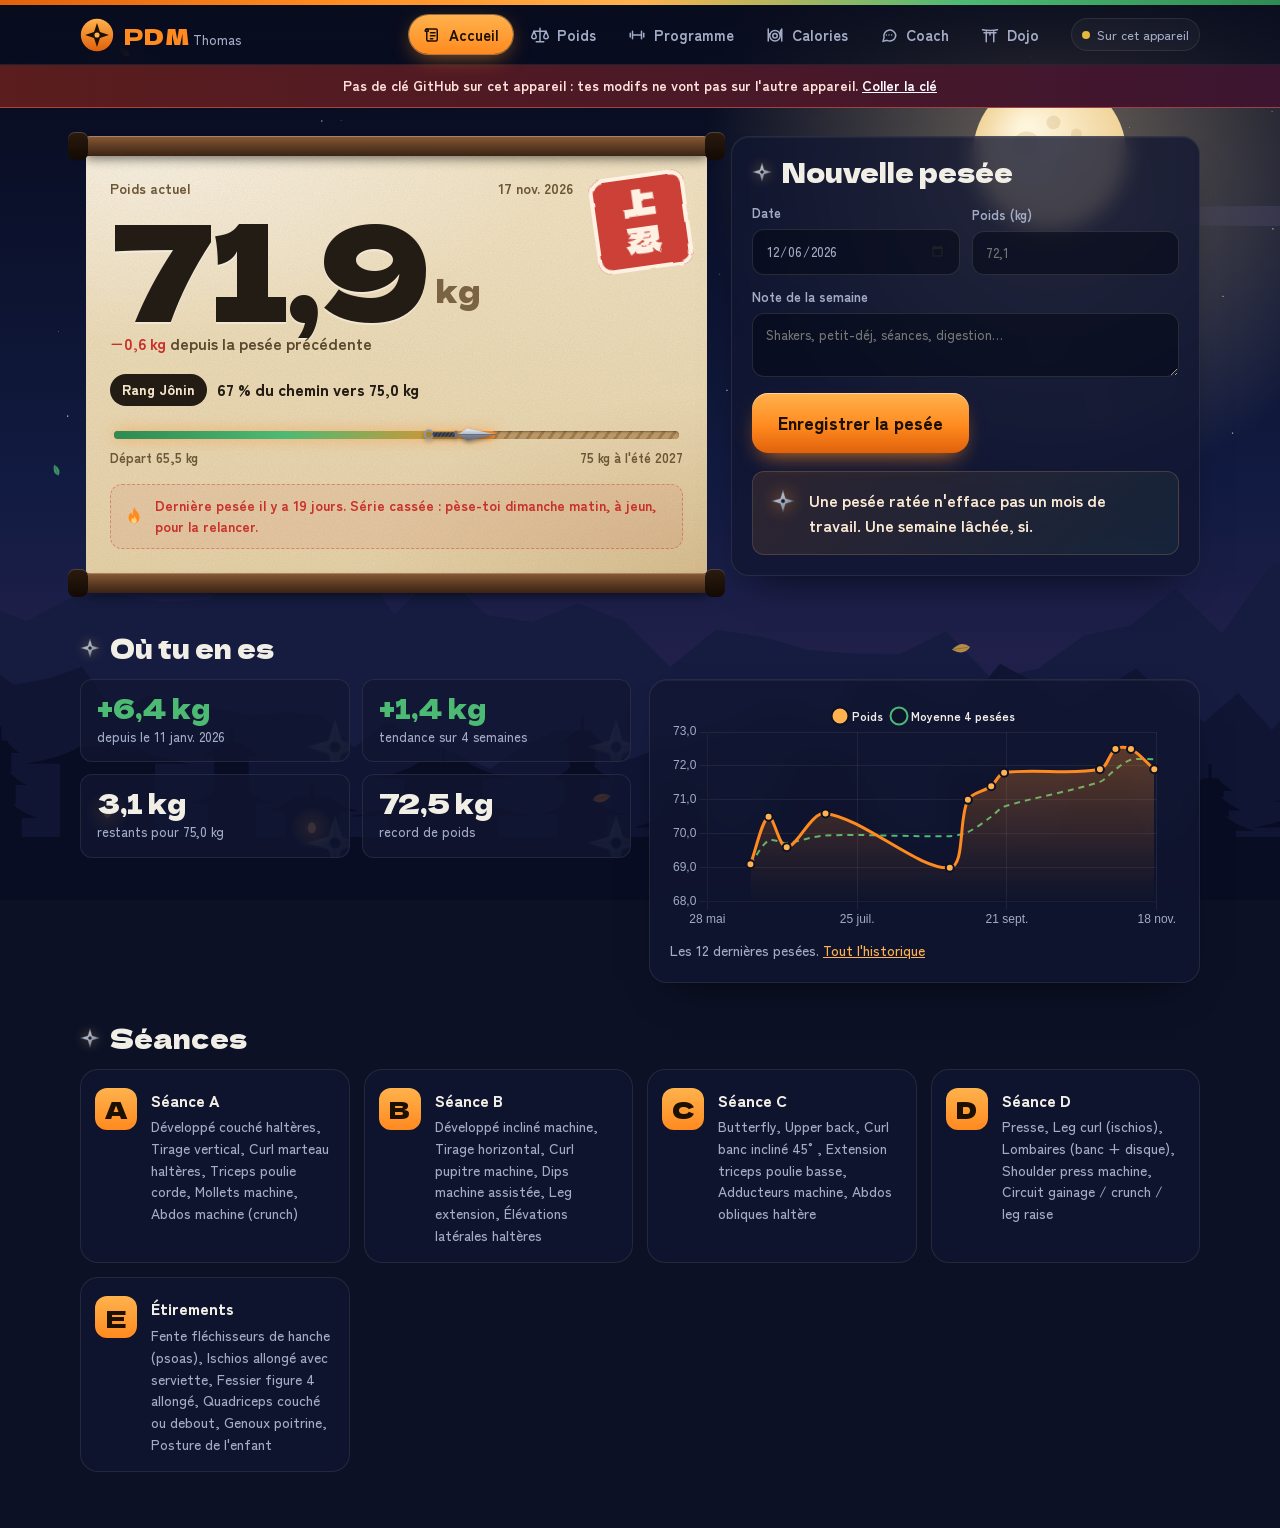
==== index.html @ b45cbdcf "Fiche produit façon Yuka : feuille plein écran, note /100, onglets Santé/Environnement, jauges, addi" ====
<!doctype html>
<html lang="fr">
<head>
<meta charset="utf-8">
<meta name="viewport" content="width=device-width,initial-scale=1,viewport-fit=cover">
<title>PDM Thomas</title>
<meta name="theme-color" content="#0C1126">
<meta name="apple-mobile-web-app-capable" content="yes">
<meta name="apple-mobile-web-app-title" content="PDM">
<meta name="apple-mobile-web-app-status-bar-style" content="black-translucent">
<link rel="icon" href="assets/icon.svg" type="image/svg+xml">
<link rel="apple-touch-icon" href="assets/icon-180.png">
<link rel="manifest" href="manifest.json">
<link rel="preload" href="assets/fonts/dela-gothic-one-latin-400-normal.woff2" as="font" type="font/woff2" crossorigin>
<link rel="preload" href="assets/fonts/zen-kaku-gothic-new-latin-700-normal.woff2" as="font" type="font/woff2" crossorigin>
<link rel="stylesheet" href="assets/style.css?v=23">
</head>
<body>
<main>
  <div class="grid grid-hero">
    <section class="scroll-wrap scroll-anim" aria-labelledby="h-now">
      <div class="rod top" aria-hidden="true"></div>
      <div class="paper">
        <div class="paper-head"><span id="h-now">Poids actuel</span><span id="kg-when"></span></div>
        <div class="seal stamp" id="seal" aria-hidden="true"></div>
        <div class="big"><span class="n" id="kg-now">—</span><span class="u">kg</span></div>
        <div class="delta-line" id="kg-delta"></div>
        <div class="rank-line"><span class="rank-pill" id="rank"></span><span id="rank-txt"></span></div>
        <div class="rope" role="progressbar" aria-label="Progression vers l'objectif" aria-valuemin="0" aria-valuemax="100" id="gauge">
          <div class="rope-track"></div><div class="rope-fill"></div><span class="rope-kunai"></span>
        </div>
        <div class="rope-ends"><span id="g-start"></span><span id="g-goal"></span></div>
        <div class="streak" id="streak"></div>
      </div>
      <div class="rod bottom" aria-hidden="true"></div>
    </section>

    <section class="panel reveal" aria-labelledby="h-add" style="animation-delay:.25s">
      <h2 id="h-add">Nouvelle pesée</h2>
      <form id="quick" class="grid" style="gap:12px">
        <div class="form-row">
          <label class="f">Date<input type="date" name="date" required></label>
          <label class="f">Poids (kg)<input name="kg" inputmode="decimal" placeholder="72,1" required></label>
        </div>
        <label class="f">Note de la semaine<textarea name="note" rows="2" placeholder="Shakers, petit-déj, séances, digestion…"></textarea></label>
        <div><button class="btn big" type="submit">Enregistrer la pesée</button></div>
      </form>
      <div class="quote" id="quote"></div>
    </section>
  </div>

  <section class="section" aria-labelledby="h-stats">
    <h2 id="h-stats">Où tu en es</h2>
    <div class="grid grid-2">
      <div class="stats" id="stats"></div>
      <div class="panel"><div class="chart-wrap" style="height:230px"><canvas id="mini"></canvas></div>
        <p class="muted" style="margin:10px 0 0;font-size:14px">Les 12 dernières pesées. <a href="poids.html">Tout l'historique</a></p></div>
    </div>
  </section>

  <section class="section" aria-labelledby="h-sess">
    <h2 id="h-sess">Séances</h2>
    <div class="sess-grid" id="sessions"></div>
  </section>
</main>

<script src="assets/chart.umd.min.js"></script>
<script src="assets/app.js?v=23"></script>
<script src="assets/fx.js?v=23"></script>
<script src="assets/charts.js?v=23"></script>
<script>
(async function(){
  const P = window.PDM, { $, esc, fmtKg, fmtDelta, fmtDate, todayISO, num, daysBetween } = P;
  const QUOTES = [
    "La constance bat l'intensité. Une semaine propre vaut plus qu'un dimanche héroïque.",
    "Le plateau, c'est la balance qui te demande une assiette de plus.",
    "Shaker, petit-déj, séance. Trois cases, tous les jours.",
    "Une pesée ratée n'efface pas un mois de travail. Une semaine lâchée, si.",
    "Le talent se fabrique à la salle et à table, pas dans les excuses.",
    "Mille répétitions propres valent mieux qu'une seule bâclée.",
    "Tu n'as pas besoin de motivation. Tu as besoin d'une routine que tu respectes quand elle manque."
  ];
  const FLAME = '<svg viewBox="0 0 24 24" aria-hidden="true"><path d="M12 2c1 4 6 6 6 12a6 6 0 0 1-12 0c0-3 2-5 3-6 0 2 1 3 2 3-1-4 1-7 1-9Z" fill="#FF8A1F"/><path d="M12 12c1 2 3 3 3 5a3 3 0 0 1-6 0c0-1.5 1-2.5 1.5-3 .2 1 .8 1.5 1.5 1.5-.5-1.5 0-2.5 0-3.5Z" fill="#FFD27A"/></svg>';
  let mini, first = true;

  function streakCount(asc){
    if(!asc.length || daysBetween(asc[asc.length-1].date, todayISO()) > 9) return 0;
    let n = 1;
    for(let i = asc.length-1; i > 0; i--){ if(daysBetween(asc[i-1].date, asc[i].date) <= 9) n++; else break; }
    return n;
  }

  function render(){
    const D = P.data, asc = P.weightsAsc(), last = asc[asc.length-1], firstW = asc[0], prev = asc[asc.length-2];
    const goal = D.profile.goalKg;
    const el = $("#kg-now");
    if(last){ first && window.FX ? FX.countUp(el, last.kg, fmtKg) : (el.textContent = fmtKg(last.kg)); } else el.textContent = "—";
    $("#kg-when").textContent = last ? fmtDate(last.date) : "Aucune pesée";
    const d = last && prev ? last.kg - prev.kg : null;
    $("#kg-delta").innerHTML = d == null ? "" : `<span class="${d>0?"up":d<0?"down":""}">${fmtDelta(d)} kg</span> depuis la pesée précédente`;

    const pct = last && firstW ? Math.max(0, Math.min(100, (last.kg - firstW.kg) / (goal - firstW.kg) * 100)) : 0;
    const R = pct >= 100 ? ["上忍","Objectif atteint"] : pct >= 67 ? ["上忍","Rang Jônin"] : pct >= 34 ? ["中忍","Rang Chûnin"] : ["下忍","Rang Genin"];
    $("#seal").textContent = R[0];
    $("#rank").textContent = R[1];
    $("#rank-txt").textContent = `${Math.round(pct)} % du chemin vers ${fmtKg(goal)} kg`;
    const g = $("#gauge"); g.setAttribute("aria-valuenow", Math.round(pct));
    requestAnimationFrame(() => requestAnimationFrame(() => {
      g.querySelector(".rope-fill").style.width = pct + "%";
      g.querySelector(".rope-kunai").style.left = Math.max(pct, 14) + "%";
    }));
    $("#g-start").textContent = firstW ? `Départ ${fmtKg(firstW.kg)} kg` : "";
    $("#g-goal").textContent = D.profile.goalLabel || `Objectif ${fmtKg(goal)} kg`;

    const st = streakCount(asc), gap = last ? daysBetween(last.date, todayISO()) : null;
    const sEl = $("#streak");
    sEl.className = "streak" + (st ? "" : " off");
    sEl.innerHTML = st
      ? `${FLAME}<span>Série de ${st} pesée${st>1?"s":""} sans semaine sautée${gap > 6 ? ". Prochaine pesée attendue, ne casse pas la série" : ""}.</span>`
      : `${FLAME}<span>${gap != null ? `Dernière pesée il y a ${gap} jours. ` : ""}Série cassée : pèse-toi dimanche matin, à jeun, pour la relancer.</span>`;

    const n = asc.length, avg = a => a.reduce((s,w)=>s+w.kg,0)/a.length;
    const a4 = n >= 4 ? avg(asc.slice(-4)) : null, p4 = n >= 8 ? avg(asc.slice(-8,-4)) : null;
    const trend = a4 != null && p4 != null ? a4 - p4 : null;
    const cls = v => v == null ? "flat" : v > 0.05 ? "up" : v < -0.05 ? "down" : "flat";
    const total = last && firstW ? last.kg - firstW.kg : null;
    const maxKg = n ? Math.max(...asc.map(w => w.kg)) : null;
    $("#stats").innerHTML = [
      [`<b class="${cls(total)}">${fmtDelta(total)} kg</b>`, `depuis le ${fmtDate(firstW?.date)}`],
      [`<b class="${cls(trend)}">${fmtDelta(trend)} kg</b>`, "tendance sur 4 semaines"],
      [`<b>${last ? fmtKg(Math.max(0, goal - last.kg)) : "—"} kg</b>`, `restants pour ${fmtKg(goal)} kg`],
      [`<b>${fmtKg(maxKg)} kg</b>`, "record de poids"]
    ].map(([v,l]) => `<div class="stat">${v}<small>${esc(l)}</small></div>`).join("");

    if(mini) mini.destroy();
    mini = window.weightChart($("#mini"), asc.slice(-12), { goal: null });

    const prog = D.programs.find(p => p.current) || D.programs[0];
    $("#sessions").innerHTML = prog.sessions.map(s => `<a class="sess" href="programme.html#${encodeURIComponent(s.key)}">
        <span class="letter">${esc(s.key.length <= 2 ? s.key : s.key[0])}</span><b>${esc(s.name)}</b>
        <span>${s.exercises.map(e => esc(e.name)).join(", ")}</span></a>`).join("");
    first = false;
  }

  $("#quote").textContent = QUOTES[Math.floor(Date.now()/864e5) % QUOTES.length];
  const f = $("#quick"); f.date.value = todayISO();
  f.onsubmit = e => {
    e.preventDefault();
    const kg = num(f.kg.value); if(kg == null || kg < 30 || kg > 200){ P.toast("Poids invalide"); f.kg.focus(); return; }
    const ex = P.data.weights.find(w => w.date === f.date.value);
    if(ex && !confirm(`Une pesée existe déjà le ${fmtDate(ex.date)} (${fmtKg(ex.kg)} kg). La remplacer ?`)) return;
    const prevMax = Math.max(...P.data.weights.filter(w => w !== ex).map(w => w.kg));
    if(ex){ ex.kg = kg; ex.note = f.note.value.trim(); }
    else P.data.weights.push({ id: P.uid("w"), date: f.date.value, kg, note: f.note.value.trim() });
    P.save();
    f.kg.value = ""; f.note.value = ""; render();
    if(window.FX){ FX.stamp(kg > prevMax ? "Nouveau record" : "Pesée validée"); FX.burstFrom($("#kg-now"), kg > prevMax ? 60 : 30); }
  };

  await P.load(); render();
})();
</script>
</body>
</html>
---- assets/style.css ----
@import url("fonts/fonts.css");

/* =========================================================
   PDM — Dojo de nuit
   Palette : nuit indigo, flamme orange, feuille verte,
   papier washi, vermillon des sceaux.
   ========================================================= */
:root{
  --night:#0C1126;
  --night-2:#141B38;
  --night-3:#1F2850;
  --glass:rgba(17,23,49,.78);
  --glass-line:rgba(255,236,200,.09);
  --flame:#FF8A1F;
  --flame-hi:#FFB24D;
  --flame-lo:#E0610B;
  --leaf:#4DBA74;
  --leaf-lo:#2E8A52;
  --washi:#F3E6C9;
  --washi-2:#E7D4AC;
  --ink:#231C14;
  --seal:#C9302A;
  --text:#F1EEE6;
  --muted:#A3ABC6;
  --loss:#FF6B5E;
  --wood:#5B3A22;
  --wood-hi:#8A5A35;
  --r-xl:26px;
  --r-lg:18px;
  --r-md:12px;
  --display:"Dela Gothic One", "Hiragino Sans", "Yu Gothic", system-ui, sans-serif;
  --body:"Zen Kaku Gothic New", system-ui, -apple-system, sans-serif;
  color-scheme:dark;
}
*{box-sizing:border-box}
html{-webkit-text-size-adjust:100%;-webkit-tap-highlight-color:transparent}
body{
  margin:0;min-height:100vh;color:var(--text);background:var(--night);
  font-family:var(--body);font-size:16px;line-height:1.55;font-weight:500;
}
a{color:var(--flame-hi)}
button,input,select,textarea{font:inherit;color:inherit}
:focus-visible{outline:3px solid var(--flame-hi);outline-offset:2px;border-radius:8px}
::selection{background:var(--flame);color:#1b0f00}

/* ---------- Décor de nuit (canvas) ---------- */
#scene{position:fixed;inset:0;width:100%;height:100%;z-index:-2;display:block}
.scene-fallback{position:fixed;inset:0;z-index:-3;
  background:radial-gradient(60vmax 40vmax at 78% 8%,rgba(255,214,150,.18),transparent 60%),
             linear-gradient(180deg,#070B1C 0%,#111A3D 55%,#24204A 100%)}
#fx{position:fixed;inset:0;width:100%;height:100%;z-index:60;pointer-events:none}

/* ---------- En-tête ---------- */
.topbar{position:sticky;top:0;z-index:40;
  background:linear-gradient(180deg,rgba(9,13,30,.92),rgba(9,13,30,.72));
  backdrop-filter:blur(14px) saturate(140%);-webkit-backdrop-filter:blur(14px) saturate(140%);
  border-bottom:1px solid var(--glass-line)}
.tape{height:5px;background:linear-gradient(90deg,var(--flame-lo),var(--flame),var(--flame-hi),var(--leaf),var(--leaf-lo))}
.topbar-in{max-width:1160px;margin:0 auto;padding:10px 20px;display:flex;align-items:center;gap:18px}
.brand{display:flex;align-items:center;gap:10px;text-decoration:none;color:var(--text)}
.brand-mark{width:34px;height:34px;flex:none}
.brand b{font-family:var(--display);font-weight:400;font-size:22px;letter-spacing:.02em;color:var(--flame)}
.brand small{font-size:13px;color:var(--muted);font-weight:500}
.nav{display:flex;gap:4px;margin-left:auto}
.nav a{display:flex;align-items:center;gap:8px;text-decoration:none;color:var(--muted);
  padding:8px 14px;border-radius:999px;font-weight:700;font-size:15px;transition:color .2s,background .2s}
.nav a svg{width:18px;height:18px;flex:none}
.nav a:hover{color:var(--text);background:rgba(255,255,255,.05)}
.nav a[aria-current="page"]{color:#1d1000;background:linear-gradient(180deg,var(--flame-hi),var(--flame));
  box-shadow:0 0 0 1px rgba(255,190,110,.5),0 6px 22px -6px rgba(255,138,31,.7)}
.sync{display:flex;align-items:center;gap:7px;font-size:12.5px;color:var(--muted);text-decoration:none;white-space:nowrap;
  padding:6px 10px;border-radius:999px;border:1px solid var(--glass-line);background:rgba(255,255,255,.03)}
.sync i{width:8px;height:8px;border-radius:50%;background:var(--muted);display:inline-block;flex:none}
.sync[data-s="ok"] i{background:var(--leaf);box-shadow:0 0 10px var(--leaf)}
.sync[data-s="busy"] i{width:12px;height:12px;border-radius:0;background:url(shuriken.svg) center/contain no-repeat;animation:spin .7s linear infinite}
.sync[data-s="err"] i{background:var(--loss);box-shadow:0 0 10px var(--loss)}
.sync[data-s="local"] i{background:#E2B93B}

@media (max-width:760px){
  .topbar{backdrop-filter:none;-webkit-backdrop-filter:none;background:rgba(9,13,30,.95)}
  .topbar-in{padding:10px 16px}
  .brand-mark{width:30px;height:30px}
  .nav{position:fixed;left:10px;right:10px;bottom:calc(10px + env(safe-area-inset-bottom));margin:0;z-index:50;
    background:rgba(12,17,38,.94);backdrop-filter:blur(16px);-webkit-backdrop-filter:blur(16px);
    border:1px solid var(--glass-line);border-radius:22px;padding:6px;justify-content:space-between;gap:2px;
    box-shadow:0 18px 40px -10px rgba(0,0,0,.7)}
  .nav a{flex:1;flex-direction:column;gap:2px;padding:7px 2px;font-size:11px;border-radius:16px}
  .nav a svg{width:22px;height:22px}
  .sync{margin-left:auto}
  body{padding-bottom:96px}
}

.key-banner{background:linear-gradient(90deg,#5b1d1d,#3d1530);color:#FFE0DA;border-bottom:1px solid rgba(255,107,94,.5);
  padding:10px 16px;text-align:center;font-weight:700;font-size:14px}
.key-banner a{color:#fff}

/* ---------- Mise en page ---------- */
main{max-width:1160px;margin:0 auto;padding:28px 20px 56px}
@media (max-width:600px){main{padding:20px 16px 40px}}
h1,h2,h3{margin:0;line-height:1.15;font-weight:400}
h1{font-family:var(--display);font-size:clamp(32px,6.5vw,52px);letter-spacing:.01em;
  background:linear-gradient(180deg,#fff 30%,#FFD9A8 100%);-webkit-background-clip:text;background-clip:text;color:transparent}
h2{font-family:var(--display);font-size:clamp(21px,3.6vw,26px);margin-bottom:16px;display:flex;align-items:center;gap:10px}
h2::before{content:"";width:20px;height:20px;flex:none;background:url(shuriken.svg) center/contain no-repeat;
  filter:drop-shadow(0 0 6px rgba(255,180,90,.35))}
h3{font-size:18px;font-weight:900}
.page-head{display:flex;align-items:flex-end;justify-content:space-between;gap:16px;margin-bottom:22px;flex-wrap:wrap}
.page-head .kanji-tag{font-family:var(--display);font-size:56px;line-height:1;color:rgba(255,190,110,.14);user-select:none;writing-mode:vertical-rl}
@media (max-width:600px){.page-head{position:relative}.page-head .kanji-tag{position:absolute;right:0;top:0;font-size:44px}.page-head > div{padding-right:54px}}
.lede{color:var(--muted);margin:8px 0 0;max-width:62ch}
.muted{color:var(--muted)}
.section{margin-top:40px}
.grid{display:grid;gap:18px}
@media (min-width:880px){
  .grid-2{grid-template-columns:1fr 1fr}
  .grid-3{grid-template-columns:repeat(3,1fr)}
  .grid-hero{grid-template-columns:1.35fr 1fr;align-items:start}
}

/* ---------- Panneaux laqués ---------- */
.panel{position:relative;background:var(--glass);border:1px solid var(--glass-line);border-radius:var(--r-lg);padding:20px;
  backdrop-filter:blur(10px);-webkit-backdrop-filter:blur(10px);
  box-shadow:inset 0 1px 0 rgba(255,255,255,.05),0 20px 40px -24px rgba(0,0,0,.8)}
.panel.tight{padding:16px}

/* ---------- Parchemin (élément signature) ---------- */
.scroll-wrap{position:relative;padding:0 6px}
.rod{position:relative;height:20px;margin:0 -6px;border-radius:10px;z-index:2;
  background:linear-gradient(180deg,var(--wood-hi),var(--wood) 55%,#3b2414);
  box-shadow:0 6px 12px -4px rgba(0,0,0,.6),inset 0 1px 0 rgba(255,255,255,.25)}
.rod::before,.rod::after{content:"";position:absolute;top:-4px;width:20px;height:28px;border-radius:7px;
  background:linear-gradient(180deg,#2b1a0e,#120a04);box-shadow:inset 0 1px 0 rgba(255,255,255,.18)}
.rod::before{left:-12px}.rod::after{right:-12px}
.paper{position:relative;color:var(--ink);padding:22px 24px 24px;overflow:hidden;
  background:
    radial-gradient(120% 80% at 10% 0%,rgba(255,255,255,.55),transparent 55%),
    radial-gradient(90% 70% at 100% 100%,rgba(176,135,74,.25),transparent 60%),
    linear-gradient(180deg,var(--washi),var(--washi-2));
  transform-origin:top center}
.paper::before{content:"";position:absolute;inset:0;pointer-events:none;opacity:.35;mix-blend-mode:multiply;
  background-image:url("data:image/svg+xml;utf8,<svg xmlns='http://www.w3.org/2000/svg' width='160' height='160'><filter id='n'><feTurbulence type='fractalNoise' baseFrequency='.9' numOctaves='2' stitchTiles='stitch'/><feColorMatrix values='0 0 0 0 .45  0 0 0 0 .33  0 0 0 0 .18  0 0 0 .55 0'/></filter><rect width='100%' height='100%' filter='url(%23n)'/></svg>")}
.paper > *{position:relative}
.scroll-anim .paper{animation:unroll .9s cubic-bezier(.2,.9,.25,1) both}
.scroll-anim .rod.bottom{animation:rodDrop .9s cubic-bezier(.2,.9,.25,1) both}
@keyframes unroll{from{clip-path:inset(0 0 100% 0)}to{clip-path:inset(0 0 0 0)}}
@keyframes rodDrop{from{transform:translateY(-260px)}to{transform:none}}

.paper-head{display:flex;justify-content:space-between;align-items:baseline;gap:12px;font-weight:700;color:#6b5636;font-size:14px;padding-right:110px}
@media (max-width:600px){.paper-head{padding-right:80px;flex-direction:column;gap:0}}
.big{display:flex;align-items:flex-end;gap:8px;margin-top:4px}
.big .n{font-family:var(--display);font-size:clamp(78px,17vw,132px);line-height:.92;letter-spacing:-.02em;color:var(--ink);
  text-shadow:0 2px 0 rgba(255,255,255,.4)}
.big .u{font-family:var(--display);font-size:30px;color:#7a6342;padding-bottom:12px}
.delta-line{font-weight:700;color:#5d4a2e;margin-top:6px}
.delta-line .up{color:var(--leaf-lo)} .delta-line .down{color:var(--seal)}

.seal{position:absolute;top:18px;right:18px;width:96px;height:96px;border-radius:14px;
  display:grid;place-items:center;color:#FFF3E6;background:var(--seal);
  font-family:var(--display);font-size:36px;line-height:1;writing-mode:vertical-rl;letter-spacing:.04em;
  box-shadow:inset 0 0 0 4px #FFF3E6,inset 0 0 0 7px var(--seal);transform:rotate(-8deg);opacity:.92;
  filter:url(#rough)}
@media (max-width:600px){.seal{width:76px;height:76px;font-size:28px;top:14px;right:14px}}
.seal.stamp{animation:stampIn .55s cubic-bezier(.3,1.6,.5,1) .75s both}
@keyframes stampIn{0%{transform:scale(2.6) rotate(-20deg);opacity:0}60%{opacity:1}100%{transform:scale(1) rotate(-8deg);opacity:.92}}

.rank-line{margin-top:18px;display:flex;align-items:center;gap:10px;flex-wrap:wrap;font-weight:900;color:var(--ink)}
.rank-pill{display:inline-flex;align-items:center;gap:6px;padding:5px 12px;border-radius:999px;background:var(--ink);color:var(--washi);font-size:14px}
.rope{position:relative;margin:22px 4px 6px;height:14px}
.rope-track{position:absolute;inset:3px 0;border-radius:999px;
  background:repeating-linear-gradient(-55deg,#B99766 0 6px,#9D7B4D 6px 9px);box-shadow:inset 0 1px 2px rgba(0,0,0,.35)}
.rope-fill{position:absolute;left:0;top:3px;bottom:3px;width:0;border-radius:999px;
  background:linear-gradient(90deg,var(--leaf-lo),var(--leaf) 45%,var(--flame) 100%);
  box-shadow:0 0 14px rgba(255,138,31,.55);transition:width 1.4s cubic-bezier(.2,.8,.2,1) .4s}
.rope-kunai{position:absolute;top:50%;left:0;width:76px;height:16px;margin-left:-72px;transform:translateY(-50%);
  background:url(kunai.svg) center/contain no-repeat;filter:drop-shadow(0 2px 2px rgba(0,0,0,.45));
  transition:left 1.4s cubic-bezier(.2,.8,.2,1) .4s}
.rope-ends{display:flex;justify-content:space-between;font-size:13px;font-weight:700;color:#6b5636}
.streak{margin-top:16px;display:flex;align-items:center;gap:10px;padding:10px 12px;border-radius:12px;
  background:rgba(35,28,20,.07);border:1px dashed rgba(35,28,20,.25);font-weight:700;color:#4d3d24;font-size:14px}
.streak svg{width:22px;height:22px;flex:none}
.streak.off{color:var(--seal);border-color:rgba(201,48,42,.4);background:rgba(201,48,42,.07)}

/* ---------- Citation ---------- */
.quote{position:relative;margin-top:18px;padding:16px 18px 16px 56px;border-radius:var(--r-md);
  background:linear-gradient(135deg,rgba(255,138,31,.12),rgba(77,186,116,.08));border:1px solid rgba(255,190,110,.18);
  font-weight:700;color:#FBE9D2}
.quote::before{content:"";position:absolute;left:18px;top:17px;width:24px;height:24px;background:url(shuriken.svg) center/contain no-repeat;filter:drop-shadow(0 0 8px rgba(255,138,31,.6))}

/* ---------- Tuiles chiffres ---------- */
.stats{display:grid;grid-template-columns:repeat(2,1fr);gap:12px;align-content:start}
.stat{position:relative;overflow:hidden;background:var(--glass);border:1px solid var(--glass-line);border-radius:var(--r-md);padding:14px 16px}
.stat b{display:block;font-family:var(--display);font-weight:400;font-size:26px;line-height:1.1}
.stat small{color:var(--muted);font-size:13px;font-weight:500}
.stat::after{content:"";position:absolute;right:-18px;bottom:-18px;width:64px;height:64px;opacity:.06;
  background:url(shuriken.svg) center/contain no-repeat}
.up{color:var(--leaf)} .down{color:var(--loss)} .flat{color:var(--muted)}

/* ---------- Formulaires ---------- */
.form-row{display:flex;flex-wrap:wrap;gap:12px;align-items:flex-end}
label.f{display:flex;flex-direction:column;gap:6px;font-size:13px;color:var(--muted);font-weight:700;flex:1;min-width:0}
input,select,textarea{background:rgba(5,8,20,.55);border:1px solid rgba(255,236,200,.12);border-radius:12px;padding:11px 13px;width:100%;
  font-weight:500;transition:border-color .2s,box-shadow .2s}
input:focus,select:focus,textarea:focus{border-color:var(--flame);outline:none;box-shadow:0 0 0 4px rgba(255,138,31,.18)}
textarea{min-height:46px;resize:vertical}
input[type=date]{min-height:46px;-webkit-appearance:none;appearance:none;display:block;min-width:0;max-width:100%;text-align:left;line-height:1.3}
input[type=date]::-webkit-date-and-time-value{text-align:left;margin:0}
input[type=date]::-webkit-calendar-picker-indicator{filter:invert(.85);opacity:.8}
@media (max-width:760px){
  input,select,textarea{font-size:16px}
  .form-row{display:grid;grid-template-columns:1fr 1fr;gap:12px}
  .form-row > label.f{max-width:none !important;min-width:0 !important;flex:none}
  .form-row > label.f:has(textarea), .form-row > label.f[data-wide]{grid-column:1/-1}
  .form-row > .btn{grid-column:1/-1;width:100%}
}
.btn{position:relative;display:inline-flex;align-items:center;justify-content:center;gap:8px;
  background:linear-gradient(180deg,var(--flame-hi),var(--flame) 55%,var(--flame-lo));color:#1d1000;border:0;border-radius:12px;
  padding:12px 18px;font-weight:900;cursor:pointer;white-space:nowrap;
  box-shadow:inset 0 1px 0 rgba(255,255,255,.45),0 10px 22px -10px rgba(255,138,31,.9);transition:transform .12s,filter .2s}
.btn:hover{filter:brightness(1.07)}
.btn:active{transform:translateY(1px) scale(.98)}
.btn.ghost{background:rgba(255,255,255,.04);color:var(--text);border:1px solid rgba(255,236,200,.16);box-shadow:none}
.btn.ghost:hover{border-color:var(--flame);background:rgba(255,138,31,.08)}
.btn.green{background:linear-gradient(180deg,#6fd396,var(--leaf) 55%,var(--leaf-lo));color:#062312}
.btn.sm{padding:8px 12px;font-size:14px;border-radius:10px}
.btn.big{padding:16px 26px;font-size:18px;border-radius:16px}
.icon-btn{background:none;border:0;color:var(--muted);cursor:pointer;padding:6px 8px;border-radius:8px;font-weight:700;font-size:14px}
.icon-btn:hover{color:var(--text);background:rgba(255,255,255,.06)}
.icon-btn.danger:hover{color:var(--loss)}

/* ---------- Segments ---------- */
.seg{display:inline-flex;background:rgba(5,8,20,.5);border:1px solid var(--glass-line);border-radius:999px;padding:4px;gap:2px;flex-wrap:wrap}
.seg button{background:none;border:0;padding:8px 15px;border-radius:999px;color:var(--muted);cursor:pointer;font-weight:700;transition:color .2s,background .2s}
.seg button:hover{color:var(--text)}
.seg button[aria-pressed="true"]{background:linear-gradient(180deg,var(--flame-hi),var(--flame));color:#1d1000}
.toolbar{display:flex;flex-wrap:wrap;gap:12px;align-items:center;justify-content:space-between;margin-bottom:16px}
@media (max-width:760px){
  .toolbar .seg{display:flex;width:100%}
  .toolbar .seg button{flex:1 1 0;padding:8px 6px}
}

/* ---------- Séances (cartes-étiquettes) ---------- */
.sess-grid{display:grid;gap:14px;grid-template-columns:repeat(auto-fit,minmax(220px,1fr))}
.sess{position:relative;display:block;text-decoration:none;color:inherit;overflow:hidden;padding:18px 18px 16px 70px;
  border-radius:var(--r-lg);background:var(--glass);border:1px solid var(--glass-line);transition:transform .2s,border-color .2s}
.sess:hover{transform:translateY(-3px);border-color:rgba(255,138,31,.5)}
.sess .letter{position:absolute;left:14px;top:14px;width:42px;height:42px;border-radius:12px;display:grid;place-items:center;
  font-family:var(--display);font-size:24px;color:#1d1000;background:linear-gradient(180deg,var(--flame-hi),var(--flame))}
.sess b{display:block;font-weight:900}
.sess span{display:block;color:var(--muted);font-size:14px;margin-top:4px}

/* ---------- Graphique ---------- */
.chart-wrap{position:relative;height:330px}
@media (max-width:600px){.chart-wrap{height:250px}}

/* ---------- Tableau des pesées ---------- */
.table-wrap{overflow-x:auto}
table{width:100%;border-collapse:collapse;font-size:15px}
th,td{padding:12px 8px;text-align:left;border-bottom:1px solid rgba(255,236,200,.08);vertical-align:top}
th{color:var(--muted);font-weight:700;font-size:13px;white-space:nowrap}
th button{background:none;border:0;color:inherit;cursor:pointer;padding:0;font:inherit}
th button[data-active]{color:var(--flame-hi)}
tbody tr{transition:background .2s}
tbody tr:hover{background:rgba(255,255,255,.025)}
td.num{font-variant-numeric:tabular-nums;white-space:nowrap}
td.num b{font-family:var(--display);font-weight:400;font-size:18px}
td.note{color:var(--muted);min-width:220px}
tr.editing td{background:rgba(255,138,31,.07)}
.delta-pill{display:inline-block;padding:2px 9px;border-radius:999px;font-weight:900;font-size:13px;background:rgba(255,255,255,.05)}
.delta-pill.up{background:rgba(77,186,116,.15)} .delta-pill.down{background:rgba(255,107,94,.14)}
@media (max-width:600px){
  table.cards thead{display:none}
  table.cards tr{display:grid;grid-template-columns:1fr auto auto;gap:4px 10px;padding:12px 0;border-bottom:1px solid rgba(255,236,200,.08)}
  table.cards td{border:0;padding:2px 0}
  table.cards td.note{grid-column:1/-1;min-width:0}
  table.cards td.actions{grid-column:3;grid-row:1}
}

@media (max-width:600px){
  table.mes thead{display:none}
  table.mes tr{display:grid;grid-template-columns:1fr auto auto;grid-template-areas:"n v d" "t t t" "o o o";gap:2px 10px;padding:12px 0;border-bottom:1px solid rgba(255,236,200,.08)}
  table.mes td{border:0;padding:0;min-width:0}
  table.mes .m-name{grid-area:n;font-weight:900}
  table.mes .m-val{grid-area:v}
  table.mes .m-del{grid-area:d}
  table.mes .m-date{grid-area:t;color:var(--muted);font-size:13px}
  table.mes .m-note{grid-area:o}
}

/* ---------- Programme ---------- */
.legend-gym{display:flex;gap:16px;font-size:13px;color:var(--muted);flex-wrap:wrap;margin-bottom:16px}
.legend-gym span::before{content:"";display:inline-block;width:10px;height:10px;border-radius:50%;margin-right:6px;vertical-align:-1px}
.legend-gym .lp::before{border:2px solid #7C9BFF}
.legend-gym .lc::before{border:2px solid var(--leaf)}
.ex-list{display:grid;gap:16px}
@media (min-width:880px){.ex-list{grid-template-columns:1fr 1fr}}
.ex{position:relative;overflow:hidden;background:var(--glass);border:1px solid var(--glass-line);border-radius:var(--r-lg);padding:18px;
  display:flex;flex-direction:column;gap:12px;backdrop-filter:blur(10px);-webkit-backdrop-filter:blur(10px)}
.ex::before{content:"";position:absolute;left:0;top:0;bottom:0;width:4px;background:linear-gradient(180deg,var(--flame),var(--leaf))}
.ex-head{display:flex;justify-content:space-between;gap:12px;align-items:flex-start}
.ex-name{font-weight:900;font-size:18px;line-height:1.25}
.ex-scheme{color:var(--muted);font-size:14px;margin-top:2px}
.ex-scheme .rec{color:var(--flame-hi);font-weight:700}
.ex-max{text-align:right;white-space:nowrap}
.ex-max b{display:block;font-family:var(--display);font-weight:400;font-size:38px;line-height:1;color:var(--flame);
  text-shadow:0 0 22px rgba(255,138,31,.35)}
.ex-max small{font-size:12px;color:var(--muted)}
.spark{height:40px;width:100%;display:block}
.chips{display:flex;flex-wrap:wrap;gap:6px}
.chip{font-size:13px;font-weight:700;padding:4px 10px;border-radius:999px;background:rgba(255,255,255,.06);color:var(--text);
  border:1px solid transparent;display:inline-flex;align-items:center;gap:4px}
.chip.paris{border-color:#7C9BFF}
.chip.courbevoie{border-color:var(--leaf)}
.chip.last{background:linear-gradient(180deg,var(--flame-hi),var(--flame));color:#1d1000}
.chip.last::before{content:"";width:11px;height:11px;background:url(shuriken-dark.svg) center/contain no-repeat}
.chip button{background:none;border:0;color:inherit;cursor:pointer;padding:0 0 0 2px;opacity:.55;font-weight:900}
.chip button:hover{opacity:1}
.add-load{display:flex;gap:8px}
.add-load input{width:96px;flex:none}
.add-load select{width:auto;flex:1;min-width:0}
.next-note{background:linear-gradient(180deg,var(--washi),var(--washi-2));color:var(--ink);border:0;font-weight:700;font-size:14px}
.next-note:focus{box-shadow:0 0 0 3px var(--flame)}
.alert{background:rgba(201,48,42,.16);border:1px solid rgba(255,107,94,.6);color:#FFD7D1;border-radius:12px;padding:8px 12px;font-size:13.5px;font-weight:900}
.details{font-size:14px;color:var(--muted)}
.ex-actions{display:flex;gap:2px;justify-content:flex-end;flex-wrap:wrap}
.ex.pr{animation:prGlow 1.6s ease-out}
@keyframes prGlow{0%{box-shadow:0 0 0 0 rgba(255,138,31,.9)}100%{box-shadow:0 0 0 22px rgba(255,138,31,0)}}

/* ---------- Dojo ---------- */
.moves{display:grid;gap:10px;counter-reset:mv}
.move{display:grid;grid-template-columns:auto 1fr auto;gap:14px;align-items:start;background:rgba(255,255,255,.04);border-radius:14px;padding:14px}
.move::before{counter-increment:mv;content:counter(mv);display:grid;place-items:center;width:34px;height:34px;border-radius:10px;
  font-family:var(--display);font-size:18px;color:#1d1000;background:linear-gradient(180deg,var(--flame-hi),var(--flame))}
.move .dose{font-weight:900;color:var(--leaf);white-space:nowrap}
.move ul{margin:4px 0 0;padding-left:18px;color:var(--muted);font-size:14px}
.recipe ul{padding-left:18px;margin:8px 0}
.macro{display:flex;gap:8px;flex-wrap:wrap;margin-top:8px}
.macro span{background:rgba(255,138,31,.12);border:1px solid rgba(255,138,31,.3);border-radius:999px;padding:4px 12px;font-size:14px;font-weight:700}

/* ---------- Mini-jeux ---------- */
.hub{display:grid;gap:12px;grid-template-columns:repeat(4,1fr);margin-bottom:16px}
@media (max-width:880px){.hub{grid-template-columns:1fr 1fr}}
.hub-card{position:relative;text-align:left;display:flex;flex-direction:column;gap:4px;padding:14px;border-radius:var(--r-lg);cursor:pointer;
  background:var(--glass);border:1px solid var(--glass-line);color:var(--text);transition:transform .15s,border-color .2s,background .2s}
.hub-card:hover{border-color:rgba(255,138,31,.45)}
.hub-card:active{transform:scale(.98)}
.hub-card[aria-pressed="true"]{border-color:var(--flame);background:linear-gradient(160deg,rgba(255,138,31,.2),rgba(17,23,49,.85));
  box-shadow:0 0 0 1px rgba(255,138,31,.4),0 14px 30px -14px rgba(255,138,31,.6)}
.hub-ico{font-size:28px;line-height:1}
.hub-card b{font-weight:900;font-size:16px;line-height:1.2}
.hub-desc{font-size:13px;color:var(--muted);line-height:1.35}
.hub-best{margin-top:auto;padding-top:6px;font-size:12.5px;font-weight:900;color:var(--flame-hi)}

.game{position:relative;border-radius:var(--r-xl);overflow:hidden;border:1px solid rgba(255,190,110,.25);min-height:440px;
  background:radial-gradient(120% 90% at 50% 0%,#1B2452,#0B1024 70%);box-shadow:0 30px 60px -30px rgba(0,0,0,.9);
  touch-action:manipulation;user-select:none;-webkit-user-select:none;-webkit-touch-callout:none}
.g-canvas{display:block;width:100%;height:min(62vh,540px);cursor:crosshair;touch-action:manipulation}
@media (max-width:760px){.game{min-height:400px}.g-canvas{height:min(58svh,520px);min-height:400px}}
.game-hud{position:absolute;left:0;right:0;top:0;display:flex;justify-content:space-between;align-items:center;padding:14px 16px;pointer-events:none}
.game-hud .score{font-family:var(--display);font-size:30px;color:#fff;text-shadow:0 2px 0 rgba(0,0,0,.4)}
.game-hud .time{font-family:var(--display);font-size:20px;color:var(--flame-hi);padding:4px 12px;border-radius:999px;background:rgba(0,0,0,.35)}
.game-hud .combo{font-weight:900;color:var(--leaf);font-size:15px}
.game-overlay{position:absolute;inset:0;display:grid;place-items:center;text-align:center;padding:24px;z-index:3;
  background:radial-gradient(80% 70% at 50% 40%,rgba(12,17,38,.6),rgba(5,8,20,.94))}
.game-overlay[hidden]{display:none}
.game-overlay h3{font-family:var(--display);font-weight:400;font-size:clamp(26px,6vw,38px);margin-bottom:10px}
.game-overlay p{color:var(--muted);max-width:44ch;margin:0 auto 18px}
.game-overlay .g-result{font-family:var(--display);font-size:clamp(40px,10vw,60px);color:var(--flame-hi);margin:0 0 6px;line-height:1.1}
.legend-food{display:flex;justify-content:center;gap:10px;flex-wrap:wrap;margin:0 0 20px;font-weight:700;font-size:14px}
.legend-food span{display:inline-flex;align-items:center;gap:6px;padding:6px 12px;border-radius:999px;background:rgba(255,255,255,.06)}
.legend-food .bad{border:1px solid rgba(77,186,116,.5)} .legend-food .good{border:1px solid rgba(255,107,94,.5)}
.best-list{list-style:none;margin:0;padding:0;display:grid;gap:8px}
.best-list li{display:flex;justify-content:space-between;gap:10px;padding:10px 14px;border-radius:12px;background:rgba(255,255,255,.04);font-weight:700}
.best-list li b{font-family:var(--display);font-weight:400;color:var(--flame-hi)}
.best-list li:first-child{background:linear-gradient(90deg,rgba(255,138,31,.2),rgba(255,255,255,.03))}

/* zone de jeu : défilement vertical seulement, pas de zoom */
.game, .game *{touch-action:pan-y}
.hub, .hub *{touch-action:manipulation}

/* Dégaine le kunai */
.rx{position:absolute;inset:0;display:grid;place-items:center;text-align:center;cursor:pointer;transition:background .12s}
.rx[data-st="wait"]{background:radial-gradient(90% 80% at 50% 45%,#16204A,#080C1E)}
.rx[data-st="go"]{background:radial-gradient(90% 80% at 50% 45%,#FFB24D,#E0610B)}
.rx[data-st="early"]{background:radial-gradient(90% 80% at 50% 45%,#8E2A2A,#3A0F14)}
.rx[data-st="hit"]{background:radial-gradient(90% 80% at 50% 45%,#2E7A50,#0E2A1C)}
.rx-kunai{width:150px;height:30px;margin:0 auto 18px;background:url(kunai.svg) center/contain no-repeat;transform:rotate(-30deg);transition:transform .15s}
.rx[data-st="go"] .rx-kunai{transform:rotate(0) scale(1.15)}
.rx-big{font-family:var(--display);font-size:clamp(36px,10vw,64px);line-height:1.05}
.rx[data-st="go"] .rx-big{color:#1d1000}
.rx-sub{margin-top:8px;font-weight:700;color:var(--muted);min-height:1.5em}
.rx[data-st="go"] .rx-sub{color:#3a1d00}
.rx-dots{display:flex;gap:8px;justify-content:center;margin-top:22px}
.rx-dots i{min-width:44px;height:30px;padding:0 6px;border-radius:999px;display:grid;place-items:center;font-style:normal;font-size:12px;font-weight:900;
  background:rgba(255,255,255,.08);color:var(--muted)}
.rx-dots i.on{background:rgba(255,138,31,.25);color:#fff}

/* Mémoire des sceaux */
.mem{position:absolute;inset:0;display:flex;flex-direction:column;align-items:center;justify-content:center;gap:16px;padding:16px}
.mem-info{text-align:center}
.mem-lvl{display:block;font-family:var(--display);font-weight:400;font-size:28px}
.mem-msg{color:var(--muted);font-weight:700}
.mem-grid{display:grid;grid-template-columns:1fr 1fr;gap:14px;width:min(100%,380px)}
.seal-btn{aspect-ratio:1;border:0;border-radius:22px;cursor:pointer;color:#FFF3E6;display:flex;flex-direction:column;align-items:center;justify-content:center;gap:2px;
  background:color-mix(in srgb,var(--c) 38%,#0B1024);box-shadow:inset 0 0 0 3px color-mix(in srgb,var(--c) 70%,transparent);
  transition:transform .1s,background .12s,box-shadow .12s;touch-action:manipulation}
.seal-btn span{font-family:var(--display);font-size:clamp(34px,10vw,52px);line-height:1}
.seal-btn small{font-weight:900;font-size:13px;opacity:.85}
.seal-btn:disabled{cursor:default}
.seal-btn.lit{background:var(--c);transform:scale(1.04);box-shadow:inset 0 0 0 3px #FFF3E6,0 0 40px var(--c)}
.seal-btn.wrong{background:#8E2A2A;box-shadow:inset 0 0 0 3px #FF6B5E}

/* Coupe le bambou */
.bb{position:absolute;inset:0;display:flex;flex-direction:column;justify-content:center;gap:26px;padding:24px;cursor:pointer}
.bb-info{text-align:center}
.bb-score{display:block;font-family:var(--display);font-weight:400;font-size:clamp(52px,14vw,80px);line-height:1;color:var(--flame-hi)}
.bb-msg{color:var(--muted);font-weight:700}
.bb-track{position:relative;height:84px;margin:0 12px}
.bb-stalk{position:absolute;left:0;right:0;top:22px;height:40px;border-radius:12px;
  background:repeating-linear-gradient(90deg,#5DB86F 0 22%,#3E8E50 22% 23.2%,#6CC77D 23.2% 45%,#3E8E50 45% 46.2%),linear-gradient(180deg,#7ED08D,#2F7A43);
  background-blend-mode:multiply;box-shadow:inset 0 -6px 0 rgba(0,0,0,.18),inset 0 4px 0 rgba(255,255,255,.2)}
.bb-zone{position:absolute;top:12px;height:60px;border-radius:12px;border:3px solid #FFF3E6;background:rgba(255,243,230,.18);
  box-shadow:0 0 22px rgba(255,243,230,.35);transition:left .25s cubic-bezier(.2,.8,.2,1),width .25s}
.bb-blade{position:absolute;top:-6px;width:8px;height:96px;margin-left:-4px;border-radius:4px;
  background:linear-gradient(180deg,#fff,#C9D1DD 60%,#5B3A22 60%);box-shadow:0 0 14px rgba(255,255,255,.7)}
.bb.cut .bb-zone{animation:cutFlash .35s ease-out}
@keyframes cutFlash{0%{background:rgba(255,243,230,.85)}100%{background:rgba(255,243,230,.18)}}
.bb.miss .bb-stalk{filter:grayscale(1) brightness(.6)}
.bb-tip{text-align:center;color:var(--muted);font-size:13px;margin:0}

/* ---------- Tampon / toast ---------- */
.toast{position:fixed;left:50%;bottom:28px;transform:translateX(-50%) translateY(20px);opacity:0;z-index:70;pointer-events:none;
  background:linear-gradient(180deg,var(--washi),var(--washi-2));color:var(--ink);padding:11px 20px;border-radius:999px;font-weight:900;
  box-shadow:0 14px 30px -10px rgba(0,0,0,.7);transition:.28s cubic-bezier(.2,.9,.3,1.2)}
.toast.show{opacity:1;transform:translateX(-50%) translateY(0)}
@media (max-width:760px){.toast{bottom:110px}}
.stamp-fx{position:fixed;left:50%;top:42%;z-index:65;pointer-events:none;width:200px;height:200px;margin:-100px 0 0 -100px;
  display:grid;place-items:center;text-align:center;border-radius:24px;color:#FFF3E6;background:var(--seal);
  font-family:var(--display);font-size:26px;line-height:1.15;padding:20px;filter:url(#rough);
  box-shadow:inset 0 0 0 6px #FFF3E6,inset 0 0 0 10px var(--seal),0 30px 60px -10px rgba(0,0,0,.7);
  animation:stampFx 1.6s cubic-bezier(.3,1.5,.5,1) forwards}
@keyframes stampFx{0%{transform:scale(2.4) rotate(-22deg);opacity:0}18%{transform:scale(1) rotate(-9deg);opacity:1}
  75%{transform:scale(1) rotate(-9deg);opacity:1}100%{transform:scale(.9) rotate(-9deg);opacity:0}}

.empty{color:var(--muted);text-align:center;padding:30px 10px}
.reveal{animation:rise .6s cubic-bezier(.2,.8,.2,1) both}
@keyframes rise{from{opacity:0;transform:translateY(14px)}to{opacity:1;transform:none}}
@keyframes spin{to{transform:rotate(360deg)}}
.sr-only{position:absolute;width:1px;height:1px;overflow:hidden;clip:rect(0 0 0 0)}

@media (prefers-reduced-motion:reduce){
  *,*::before,*::after{animation-duration:.01ms !important;animation-delay:0s !important;transition-duration:.01ms !important}
}

/* ---------- Calories ---------- */
.cal-date{display:flex;align-items:center;gap:8px}
.cal-date input{width:auto;min-width:160px}
.cal-date .icon-btn{font-size:20px;padding:6px 12px}
.cal-big{display:flex;align-items:baseline;gap:10px;flex-wrap:wrap}
.cal-big b{font-family:var(--display);font-weight:400;font-size:44px;line-height:1;color:var(--flame-hi)}
.cal-big span{color:var(--muted);font-weight:700}
.cal-bar{position:relative;height:14px;margin-top:14px;border-radius:999px;background:rgba(255,255,255,.07);overflow:visible}
.cal-bar i{position:absolute;inset:0 auto 0 0;border-radius:999px;background:linear-gradient(90deg,var(--flame-lo),var(--flame-hi));transition:width .5s}
.cal-bar em{position:absolute;top:-4px;bottom:-4px;width:2px;background:var(--leaf);border-radius:2px}
.cal-macros{grid-template-columns:repeat(3,1fr)}
.cal-macros .stat b{font-size:22px}
.cal-macros .stat.ok b{color:var(--leaf)}
.cal-add{display:grid;gap:22px}
@media (min-width:880px){.cal-add{grid-template-columns:1fr 1fr;gap:28px}}
.cal-add h3{font-family:var(--display);font-size:18px;margin-bottom:10px}
.cal-hint{font-size:14px;margin:10px 0 0}
.btn.is-busy{opacity:.7;pointer-events:none}
.cal-photo{margin-top:14px;display:grid;gap:10px}
.cal-photo img{width:100%;max-height:260px;object-fit:cover;border-radius:var(--r-md);border:1px solid var(--glass-line)}
.cal-items{list-style:none;margin:0;padding:0;display:grid;gap:6px}
.cal-items li{display:grid;align-items:center;gap:8px;padding:8px 0;border-bottom:1px solid var(--glass-line)}
.cal-items li.ph{grid-template-columns:1fr 74px auto 56px}
.cal-items li.row{grid-template-columns:1fr 56px auto}
.cal-name small{display:block;font-size:12.5px;font-weight:500;margin-top:2px}
.cal-acts{display:flex;gap:2px}
.cal-edit{display:block !important;background:rgba(255,138,31,.05);border-radius:12px;padding:12px !important;border:1px solid rgba(255,138,31,.3) !important}
.cal-items li.off{opacity:.45}
.cal-items li b{text-align:right;font-variant-numeric:tabular-nums}
.cal-items .cal-g{padding:7px 8px;text-align:right}
.cal-items .icon-btn{padding:4px 10px}
.cal-name,.cal-chk span{min-width:0;overflow-wrap:anywhere}
.cal-chk{display:flex;align-items:center;gap:8px;cursor:pointer}
.cal-chk input{width:18px;height:18px;flex:none;accent-color:var(--flame)}
.cal-sugg{display:grid;gap:6px;margin-top:10px}
.cal-opt{display:flex;flex-direction:column;align-items:flex-start;gap:2px;text-align:left;width:100%;cursor:pointer;color:var(--text);
  background:rgba(255,255,255,.04);border:1px solid var(--glass-line);border-radius:12px;padding:9px 12px;font-weight:700}
.cal-opt:hover{border-color:var(--flame)}
.cal-opt small{color:var(--muted);font-weight:500}
.cal-opt.ai{border-style:dashed;border-color:rgba(255,138,31,.5)}
.cal-meal + .cal-meal{margin-top:18px}
.cal-meal-h{display:flex;justify-content:space-between;align-items:baseline;gap:10px;margin:14px 0 4px}
.cal-meal-h h3{font-family:var(--display);font-size:17px}
.cal-week{display:grid;grid-template-columns:repeat(7,1fr);gap:6px;margin-top:12px}
.cal-week button{background:none;border:1px solid transparent;border-radius:12px;padding:6px 2px;color:var(--text);cursor:pointer;display:flex;flex-direction:column;align-items:center;gap:4px}
.cal-week button.cur{border-color:var(--flame);background:rgba(255,138,31,.07)}
.cal-week b{font-size:12.5px;font-variant-numeric:tabular-nums}
.cal-week small{color:var(--muted);font-size:12px}
.cal-col{position:relative;width:70%;max-width:34px;height:110px;border-radius:8px;background:rgba(255,255,255,.05);overflow:hidden}
.cal-col i{position:absolute;left:0;right:0;bottom:0;background:linear-gradient(180deg,var(--flame-hi),var(--flame-lo));border-radius:8px 8px 0 0}
.cal-col i.ok{background:linear-gradient(180deg,#6fd396,var(--leaf-lo))}
.cal-col em{position:absolute;left:0;right:0;height:2px;background:var(--leaf)}
@media (max-width:600px){.cal-big b{font-size:38px}.cal-macros .stat{padding:12px}.cal-macros .stat b{font-size:19px}}
#cal .cal-seg{display:grid;grid-template-columns:repeat(4,1fr);width:100%;max-width:520px;border-radius:16px;margin:12px 0 14px}
#cal .cal-seg button{padding:9px 4px;border-radius:12px}
.cal-modes{display:grid;grid-template-columns:repeat(4,1fr);gap:6px;margin-bottom:16px;border-bottom:1px solid var(--glass-line)}
.cal-modes button{background:none;border:0;border-bottom:3px solid transparent;color:var(--muted);font-weight:700;padding:10px 2px;cursor:pointer;font-size:14px}
.cal-modes button[aria-selected="true"]{color:var(--flame-hi);border-bottom-color:var(--flame)}
.cal-2btn{display:grid;grid-template-columns:1fr 1fr;gap:10px}
.cal-2btn .btn{width:100%}
.cal-prod{display:flex;gap:12px;align-items:center;margin-top:14px;padding:12px;border-radius:var(--r-md);background:rgba(255,255,255,.04);border:1px solid var(--glass-line)}
.cal-prod img{width:56px;height:56px;object-fit:contain;border-radius:8px;background:#fff;flex:none}
.cal-prod b{display:block}
.cal-prod small{display:block;font-size:13px;margin-top:3px}
/* scanner plein écran */
.scan-ov{position:fixed;inset:0;z-index:80;background:#000;overflow:hidden;touch-action:none}
.scan-ov video{position:absolute;inset:0;width:100%;height:100%;object-fit:cover}
.scan-win{position:absolute;left:50%;top:42%;transform:translate(-50%,-50%);width:min(82vw,440px);aspect-ratio:2.1/1;border-radius:16px;
  box-shadow:0 0 0 200vmax rgba(3,5,14,.62);transition:box-shadow .25s}
.scan-win .c{position:absolute;width:30px;height:30px;border:4px solid #fff;filter:drop-shadow(0 0 6px rgba(0,0,0,.5));transition:border-color .2s}
.scan-win .tl{left:-2px;top:-2px;border-right:0;border-bottom:0;border-top-left-radius:16px}
.scan-win .tr{right:-2px;top:-2px;border-left:0;border-bottom:0;border-top-right-radius:16px}
.scan-win .bl{left:-2px;bottom:-2px;border-right:0;border-top:0;border-bottom-left-radius:16px}
.scan-win .br{right:-2px;bottom:-2px;border-left:0;border-top:0;border-bottom-right-radius:16px}
.scan-laser{position:absolute;left:6%;right:6%;top:10%;height:3px;border-radius:3px;
  background:linear-gradient(90deg,transparent,#ff3b30 18%,#ff6b5e 50%,#ff3b30 82%,transparent);
  box-shadow:0 0 14px 3px rgba(255,59,48,.55),0 0 40px 8px rgba(255,59,48,.18);animation:laser 1.7s ease-in-out infinite alternate}
@keyframes laser{0%{top:8%}100%{top:calc(92% - 3px)}}
.scan-ok{position:absolute;inset:0;display:grid;place-items:center;font-size:54px;color:#fff;opacity:0;transform:scale(.6);transition:opacity .2s,transform .25s}
.scan-win.ok .c{border-color:#34c759}
.scan-win.ok .scan-laser{animation:none;opacity:0}
.scan-win.ok .scan-ok{opacity:1;transform:scale(1);text-shadow:0 0 18px rgba(52,199,89,.9)}
.scan-win.ok{box-shadow:0 0 0 200vmax rgba(3,5,14,.75),inset 0 0 0 3px #34c759}
.scan-x{position:absolute;top:calc(env(safe-area-inset-top) + 14px);right:16px;width:44px;height:44px;border-radius:50%;border:0;
  background:rgba(0,0,0,.5);color:#fff;font-size:28px;line-height:1;cursor:pointer;backdrop-filter:blur(6px)}
.scan-foot{position:absolute;left:0;right:0;bottom:0;padding:16px 16px calc(env(safe-area-inset-bottom) + 20px);display:grid;gap:14px;justify-items:center;text-align:center}
.scan-tip{margin:0;color:#fff;font-weight:700;max-width:34ch;text-shadow:0 1px 8px rgba(0,0,0,.6)}
.scan-tools{display:flex;gap:8px;flex-wrap:wrap;justify-content:center}
.scan-tools button,.scan-tools label{border:1px solid rgba(255,255,255,.22);background:rgba(0,0,0,.45);color:#fff;font:inherit;font-weight:700;font-size:14px;
  padding:10px 14px;border-radius:999px;cursor:pointer;backdrop-filter:blur(6px)}
.scan-tools [aria-pressed=true]{background:#fff;color:#000}
.scan-cta{width:100%}
@media (prefers-reduced-motion:reduce){.scan-laser{animation-duration:4s}}

/* fiche produit façon Yuka : feuille blanche qui monte du bas */
html.yk-lock,html.yk-lock body{overflow:hidden}
.yk-ov{position:fixed;inset:0;z-index:90}
.yk-back{position:absolute;inset:0;background:rgba(0,0,0,.45);opacity:0;transition:opacity .25s}
.yk-ov.on .yk-back{opacity:1}
.yk-sheet{position:absolute;left:0;right:0;bottom:0;top:calc(env(safe-area-inset-top) + 26px);max-width:640px;margin:0 auto;background:#fff;color:#1c1c1e;
  border-radius:28px 28px 0 0;display:flex;flex-direction:column;transform:translateY(105%);transition:transform .3s cubic-bezier(.2,.8,.2,1);
  font-family:-apple-system,BlinkMacSystemFont,"SF Pro Text","Helvetica Neue",system-ui,sans-serif;box-shadow:0 -10px 40px rgba(0,0,0,.25)}
.yk-ov.on .yk-sheet{transform:none}
.yk-grab{padding:9px 0 4px;display:grid;place-items:center;flex:none;touch-action:none}
.yk-grab i{width:42px;height:5px;border-radius:3px;background:#d1d1d6}
.yk-x{position:absolute;top:12px;right:14px;width:32px;height:32px;border-radius:50%;border:0;background:#f2f2f7;color:#3a3a3c;font-size:22px;line-height:1;cursor:pointer;z-index:2}
.yk-scroll{flex:1;overflow-y:auto;-webkit-overflow-scrolling:touch;overscroll-behavior:contain;padding:4px 20px 24px}
.yk-dock{flex:none;padding:12px 16px calc(env(safe-area-inset-bottom) + 12px);background:#fff;border-top:1px solid #ececf0;box-shadow:0 -8px 24px rgba(0,0,0,.06)}
.yk-top{display:grid;grid-template-columns:112px 1fr;gap:18px;align-items:center;padding:6px 34px 18px 0}
.yk-pic{width:112px;height:150px;object-fit:contain;border-radius:12px}
.yk-nopic{display:block;background:linear-gradient(135deg,#eee,#f7f7f7);border-radius:12px}
.yk-top .yk-nopic{width:112px;height:130px}
.yk-id{min-width:0}
.yk-sheet h2::before,.yk-sheet h4::before{content:none;display:none}
.yk-head-score[hidden],.yk-pane[hidden]{display:none}
.yk-id h2{display:block;margin:0;font-size:23px;line-height:1.15;font-weight:700;color:#1c1c1e;font-family:inherit;overflow-wrap:anywhere}
.yk-id p{margin:5px 0 14px;color:#8e8e93;font-size:17px}
.yk-head-score{display:flex;align-items:center;gap:12px}
.yk-head-score>i{width:20px;height:20px;border-radius:50%;flex:none}
.yk-head-score span{display:flex;flex-direction:column;line-height:1.15}
.yk-head-score b{font-size:24px;font-weight:700;color:#1c1c1e}
.yk-head-score b small{font-size:24px;font-weight:700}
.yk-head-score b.gs{font-size:20px}
.yk-head-score em{font-style:normal;color:#8e8e93;font-size:17px}
.yk-leaf{width:42px;height:42px;flex:none}
.yk-tabs{display:grid;grid-template-columns:1fr 1fr;background:#ececf0;border-radius:15px;padding:3px;margin:4px 0 6px}
.yk-tabs button{border:0;background:none;font:inherit;font-size:16px;font-weight:600;color:#1c1c1e;padding:9px;border-radius:12px;cursor:pointer}
.yk-tabs [aria-selected=true]{background:#fff;box-shadow:0 1px 4px rgba(0,0,0,.14)}
.yk-sec{display:flex;justify-content:space-between;align-items:baseline;margin:24px 0 4px}
.yk-sec h4{margin:0;font-size:22px;font-weight:700;color:#1c1c1e;font-family:inherit}
.yk-sec small{color:#8e8e93;font-size:15px}
.yk-rows{list-style:none;margin:0;padding:0}
.yk-row{position:relative;display:grid;grid-template-columns:40px 1fr auto;column-gap:14px;align-items:center;padding:13px 0}
.yk-row:not(:last-child)::after{content:"";position:absolute;left:54px;right:0;bottom:0;height:1px;background:#e5e5ea}
.yk-row.has-more{cursor:pointer}
.yk-ic{width:34px;height:34px;fill:none;stroke:#3a3a3c;stroke-width:1.4;stroke-linecap:round;stroke-linejoin:round}
.yk-rt{display:flex;flex-direction:column;min-width:0;line-height:1.25}
.yk-rt b{font-size:18px;font-weight:500;color:#1c1c1e}
.yk-rt small{font-size:15px;color:#8e8e93;margin-top:2px}
.yk-rv{display:flex;align-items:center;gap:10px;color:#8e8e93;font-size:16px;white-space:nowrap}
.yk-rv i{width:17px;height:17px;border-radius:50%;flex:none}
.yk-chev{width:20px;height:20px;fill:none;stroke:#8e8e93;stroke-width:2;stroke-linecap:round;stroke-linejoin:round;transition:transform .2s}
.yk-row.open .yk-chev{transform:rotate(180deg)}
.yk-check{font-style:normal;color:#34c759;font-size:26px;font-weight:700;line-height:1}
.yk-row.grey .yk-rt b{color:#3a3a3c}
.yk-more{grid-column:1/-1;display:none;padding:10px 0 2px 54px;cursor:auto}
.yk-row.open .yk-more{display:block}
.yk-more-t{margin:0;color:#6e6e73;font-size:14px;line-height:1.5}
.yk-gauge{position:relative;padding-top:13px}
.yk-gbar{display:flex;gap:3px;height:8px}
.yk-gbar i{flex:1;border-radius:4px}
.yk-mark{position:absolute;top:0;width:0;height:0;border-left:7px solid transparent;border-right:7px solid transparent;border-top:10px solid #1c1c1e;transform:translateX(-50%)}
.yk-gtk{position:relative;height:20px}
.yk-gtk span{position:absolute;top:4px;transform:translateX(-50%);font-size:12px;color:#8e8e93}
.yk-gu{margin:2px 0 0;font-size:12px;color:#aeaeb2}
.yk-adds{list-style:none;margin:0;padding:0;display:grid;gap:8px}
.yk-adds li{display:grid;grid-template-columns:auto 1fr;gap:10px;align-items:start}
.yk-adds i{width:11px;height:11px;border-radius:50%;margin-top:5px}
.yk-adds b{font-size:14.5px;font-weight:600;color:#1c1c1e}
.yk-adds small{display:block;color:#8e8e93;font-size:13px}
.yk-pdm{margin:18px 0 0;padding:12px 14px;background:#f2f2f7;border-radius:14px;font-size:15px;color:#1c1c1e}
.yk-pdm small{display:block;color:#8e8e93;font-size:13px;margin-top:2px}
.yk-info{display:grid;gap:14px;margin:8px 0 6px}
.yk-ns{display:flex;align-items:center}
.yk-ns span{width:32px;height:38px;display:grid;place-items:center;color:#fff;font-weight:800;font-size:17px;opacity:.42}
.yk-ns span:first-child{border-radius:9px 0 0 9px}.yk-ns span:nth-child(5){border-radius:0 9px 9px 0}
.yk-ns span.on{opacity:1;width:42px;height:50px;font-size:24px;border-radius:9px;box-shadow:0 2px 8px rgba(0,0,0,.25);position:relative;z-index:1}
.yk-ns small{margin-left:12px;color:#8e8e93;font-size:14px;font-weight:600}
.ns-a{background:#038141}.ns-b{background:#85bb2f}.ns-c{background:#fecb02}.ns-d{background:#ee8100}.ns-e{background:#e63e11}
.yk-nova{display:flex;align-items:center;gap:12px;font-size:15px;color:#3a3a3c}
.yk-nova b{width:34px;height:34px;border-radius:9px;display:grid;place-items:center;color:#fff;font-size:18px}
.yk-nova.n1 b{background:#00aa00}.yk-nova.n2 b{background:#e5b700}.yk-nova.n3 b{background:#ff6600}.yk-nova.n4 b{background:#e63e11}
.yk-det{border-top:1px solid #e5e5ea}
.yk-det:last-of-type{border-bottom:1px solid #e5e5ea}
.yk-det summary{list-style:none;display:flex;justify-content:space-between;padding:14px 0;font-size:17px;font-weight:600;cursor:pointer}
.yk-det summary::-webkit-details-marker{display:none}
.yk-det summary::after{content:"›";color:#8e8e93;font-size:22px;line-height:1;transition:transform .2s}
.yk-det[open] summary::after{transform:rotate(90deg)}
.yk-det p{margin:0 0 14px;color:#3a3a3c;font-size:14.5px;line-height:1.5}
.yk-tab{width:100%;border-collapse:collapse;font-size:14.5px;margin-bottom:14px}
.yk-tab th{color:#8e8e93;font-weight:600;text-align:right;padding:0 0 6px}
.yk-tab td{padding:7px 0;border-bottom:1px solid #f0f0f3;color:#1c1c1e}
.yk-tab td:not(:first-child){text-align:right;white-space:nowrap;padding-left:10px}
.yk-tab tr.sub td:first-child{padding-left:14px;color:#6e6e73}
.yk-recos{overflow-x:auto;margin:6px -20px 0;padding:4px 20px 8px;-webkit-overflow-scrolling:touch}
.yk-reco-row{display:flex;gap:12px;width:max-content}
.yk-reco{width:152px;flex:none;display:grid;gap:3px;align-content:start;text-align:left;border:1px solid #e5e5ea;border-radius:16px;padding:10px;background:#fff;color:#1c1c1e;font:inherit;cursor:pointer}
.yk-reco img,.yk-reco .yk-nopic{width:100%;height:104px;object-fit:contain;border-radius:10px;margin-bottom:4px}
.yk-reco b{font-size:14px;font-weight:600;line-height:1.25;display:-webkit-box;-webkit-line-clamp:2;-webkit-box-orient:vertical;overflow:hidden}
.yk-reco small{color:#8e8e93;font-size:13px;white-space:nowrap;overflow:hidden;text-overflow:ellipsis}
.yk-rs{display:flex;align-items:center;gap:6px;font-weight:700;font-size:14px;margin-top:4px}
.yk-rs i{width:11px;height:11px;border-radius:50%}
.yk-rs em{font-style:normal;color:#8e8e93;font-weight:500}
.yk-opts{background:#f2f2f7;border-radius:16px;overflow:hidden;margin-top:8px}
.yk-opts>button,.yk-opts>a,.yk-opts summary{display:flex;justify-content:space-between;align-items:center;width:100%;padding:15px 16px;font:inherit;font-size:17px;color:#1c1c1e;
  background:none;border:0;border-bottom:1px solid #e3e3e8;text-decoration:none;cursor:pointer;list-style:none;text-align:left}
.yk-opts summary::-webkit-details-marker{display:none}
.yk-opts>:last-child,.yk-opts>:last-child summary{border-bottom:0}
.yk-opts b{font-size:19px;color:#3a3a3c;font-weight:500}
.yk-opts details p{margin:0;padding:12px 16px 14px;font-size:14px;line-height:1.5;color:#6e6e73;border-bottom:1px solid #e3e3e8}
.yk-empty{color:#8e8e93;font-size:14.5px;margin:6px 0}
.yk-add{display:grid;gap:12px}
.yk-add-body{display:none}
.yk-add.open .yk-add-body{display:grid;gap:12px}
.yk-add .f{color:#6e6e73}
.yk-add input{background:#fff;color:#1c1c1e;border-color:#d1d1d6}
.yk-add .btn.big{width:100%}
.yk-chips{display:flex;gap:8px;flex-wrap:wrap}
.yk-chips button{border:1px solid #d1d1d6;background:#fff;color:#1c1c1e;font:inherit;font-weight:600;font-size:14px;padding:8px 12px;border-radius:999px;cursor:pointer}
.yk-chips [aria-pressed=true]{background:#1c1c1e;color:#fff;border-color:#1c1c1e}
.yk-qty{display:flex;gap:10px;align-items:flex-end}
.yk-eq{padding-bottom:12px;font-weight:900;color:#8e8e93}
.seg.yk-meal{background:#f2f2f7;border-color:#e5e5ea;display:grid;grid-template-columns:repeat(4,1fr);border-radius:14px;width:100%}
.yk-meal button{color:#6e6e73;padding:9px 2px;font-size:13.5px;border-radius:10px}
.yk-meal button[aria-pressed=true]{background:#1c1c1e;color:#fff}
.yk-sum{margin:0;font-weight:600;color:#3a3a3c;font-size:14px}
/* rappel du produit dans la page */
.cal-mini{display:flex;gap:12px;align-items:center;margin-top:14px;padding:12px;border-radius:var(--r-md);background:rgba(255,255,255,.05);border:1px solid var(--glass-line)}
.cal-mini img,.cal-mini .yk-nopic{width:52px;height:52px;object-fit:contain;border-radius:10px;background:#fff;flex:none}
.cal-mini div{flex:1;min-width:0}
.cal-mini b{display:block;overflow:hidden;text-overflow:ellipsis;white-space:nowrap}
.cal-mini small{display:flex;align-items:center;gap:6px;color:var(--muted);font-size:13px}
.cal-mini small i{width:10px;height:10px;border-radius:50%}
.cal-mini.skel b,.cal-mini.skel .yk-nopic{animation:pulse 1.1s ease-in-out infinite alternate}
@keyframes pulse{from{opacity:.45}to{opacity:1}}
.cal-favs h3{margin:16px 0 8px;font-size:15px}
.cal-favs .chip{cursor:pointer;font:inherit;border:1px solid var(--glass-line)}

/* questions de Gemini sur une photo */
.ph-q{display:grid;gap:10px;padding:14px;border-radius:var(--r-md);border:1px solid rgba(255,178,77,.45);background:rgba(255,138,31,.08)}
.ph-q b{color:var(--flame-hi)}
.ph-q-btns{display:flex;gap:10px;flex-wrap:wrap;align-items:center}
.cal-items.prov{opacity:.7}
@media (max-width:420px){.cal-modes button{font-size:12.5px}}
.dojo-link{display:flex;justify-content:space-between;align-items:center;gap:12px;text-decoration:none;color:var(--text);margin-bottom:22px}
.dojo-link b{display:block;font-family:var(--display);font-weight:400;font-size:18px}
.dojo-link > span:last-child{font-size:26px;color:var(--flame)}
.dojo-link:hover{border-color:var(--flame)}

/* ---------- Coach ---------- */
.coach-h{display:flex;justify-content:space-between;align-items:center;gap:10px}
.coach-nav{display:flex;align-items:center;justify-content:space-between;gap:10px;max-width:360px;margin-bottom:12px}
.coach-nav .icon-btn{font-size:22px;padding:4px 14px}
.coach-nav .icon-btn:disabled{opacity:.25;cursor:default}
.coach-stats{grid-template-columns:repeat(auto-fit,minmax(120px,1fr));margin-bottom:14px}
.coach-stats .stat b{font-size:22px}
.coach-stats .stat.ok b{color:var(--leaf)}
.coach-rows{list-style:none;margin:0 0 14px;padding:0}
.coach-rows li{display:grid;grid-template-columns:1fr auto auto;gap:10px;align-items:center;padding:9px 0;border-bottom:1px solid var(--glass-line)}
.coach-rows li small{display:block;font-size:12.5px;font-weight:500;margin-top:2px}
.coach-v{font-weight:900;font-variant-numeric:tabular-nums;white-space:nowrap}
.tag{font-size:12px;font-weight:900;padding:3px 9px;border-radius:999px;white-space:nowrap;background:rgba(255,255,255,.07);color:var(--muted)}
.tag.pr{background:linear-gradient(180deg,var(--flame-hi),var(--flame));color:#1d1000}
.tag.up{background:rgba(77,186,116,.18);color:#8fe0ad}
.tag.down{background:rgba(255,107,94,.16);color:#ffb1a8}
.coach-note{position:relative;background:rgba(255,138,31,.06);border:1px solid rgba(255,138,31,.28);border-radius:var(--r-md);padding:14px 16px 10px;line-height:1.55}
.coach-note p{margin:0 0 8px}.coach-note ul{margin:0 0 8px;padding-left:20px}
.coach-note .icon-btn{font-size:13px;padding:4px 0}
.coach-note.busy{color:var(--muted)}
.chat-log{display:flex;flex-direction:column;gap:10px;max-height:min(60svh,560px);overflow-y:auto;padding:14px 2px;margin-top:6px}
.msg{max-width:88%;padding:10px 14px;border-radius:16px;line-height:1.5;overflow-wrap:anywhere}
.msg.u{align-self:flex-end;background:linear-gradient(180deg,var(--flame-hi),var(--flame));color:#1d1000;font-weight:700;border-bottom-right-radius:4px;white-space:pre-wrap}
.msg.m{align-self:flex-start;background:rgba(255,255,255,.06);border:1px solid var(--glass-line);border-bottom-left-radius:4px}
.msg.m p{margin:0 0 6px}.msg.m p:last-child{margin:0}.msg.m ul{margin:4px 0;padding-left:18px}
.msg.busy{color:var(--muted);letter-spacing:.2em}
.chat-sugg{display:flex;gap:6px;overflow-x:auto;padding:4px 0 10px;scrollbar-width:none}
.chat-sugg .chip{cursor:pointer;white-space:nowrap;border:1px solid var(--glass-line)}
.chat-form{display:flex;gap:8px;align-items:flex-end}
.chat-form textarea{min-height:46px;max-height:140px}
@media (max-width:600px){.coach-stats .stat b{font-size:19px}}
#coach .seg{display:grid;grid-template-columns:repeat(4,1fr);width:100%;max-width:520px;border-radius:16px}
#coach .seg button{padding:9px 4px;border-radius:12px}
.diag{list-style:none;margin:10px 0 0;padding:0;display:grid;gap:4px;font-size:13.5px;color:var(--muted);overflow-wrap:anywhere}
.diag li[data-ok="1"]{color:#8fe0ad}
.diag li[data-ok="0"]{color:#ffb1a8}
/* iPhone écran d'accueil : la barre du haut passe sous l'heure/batterie sinon */
.topbar{padding-top:env(safe-area-inset-top)}
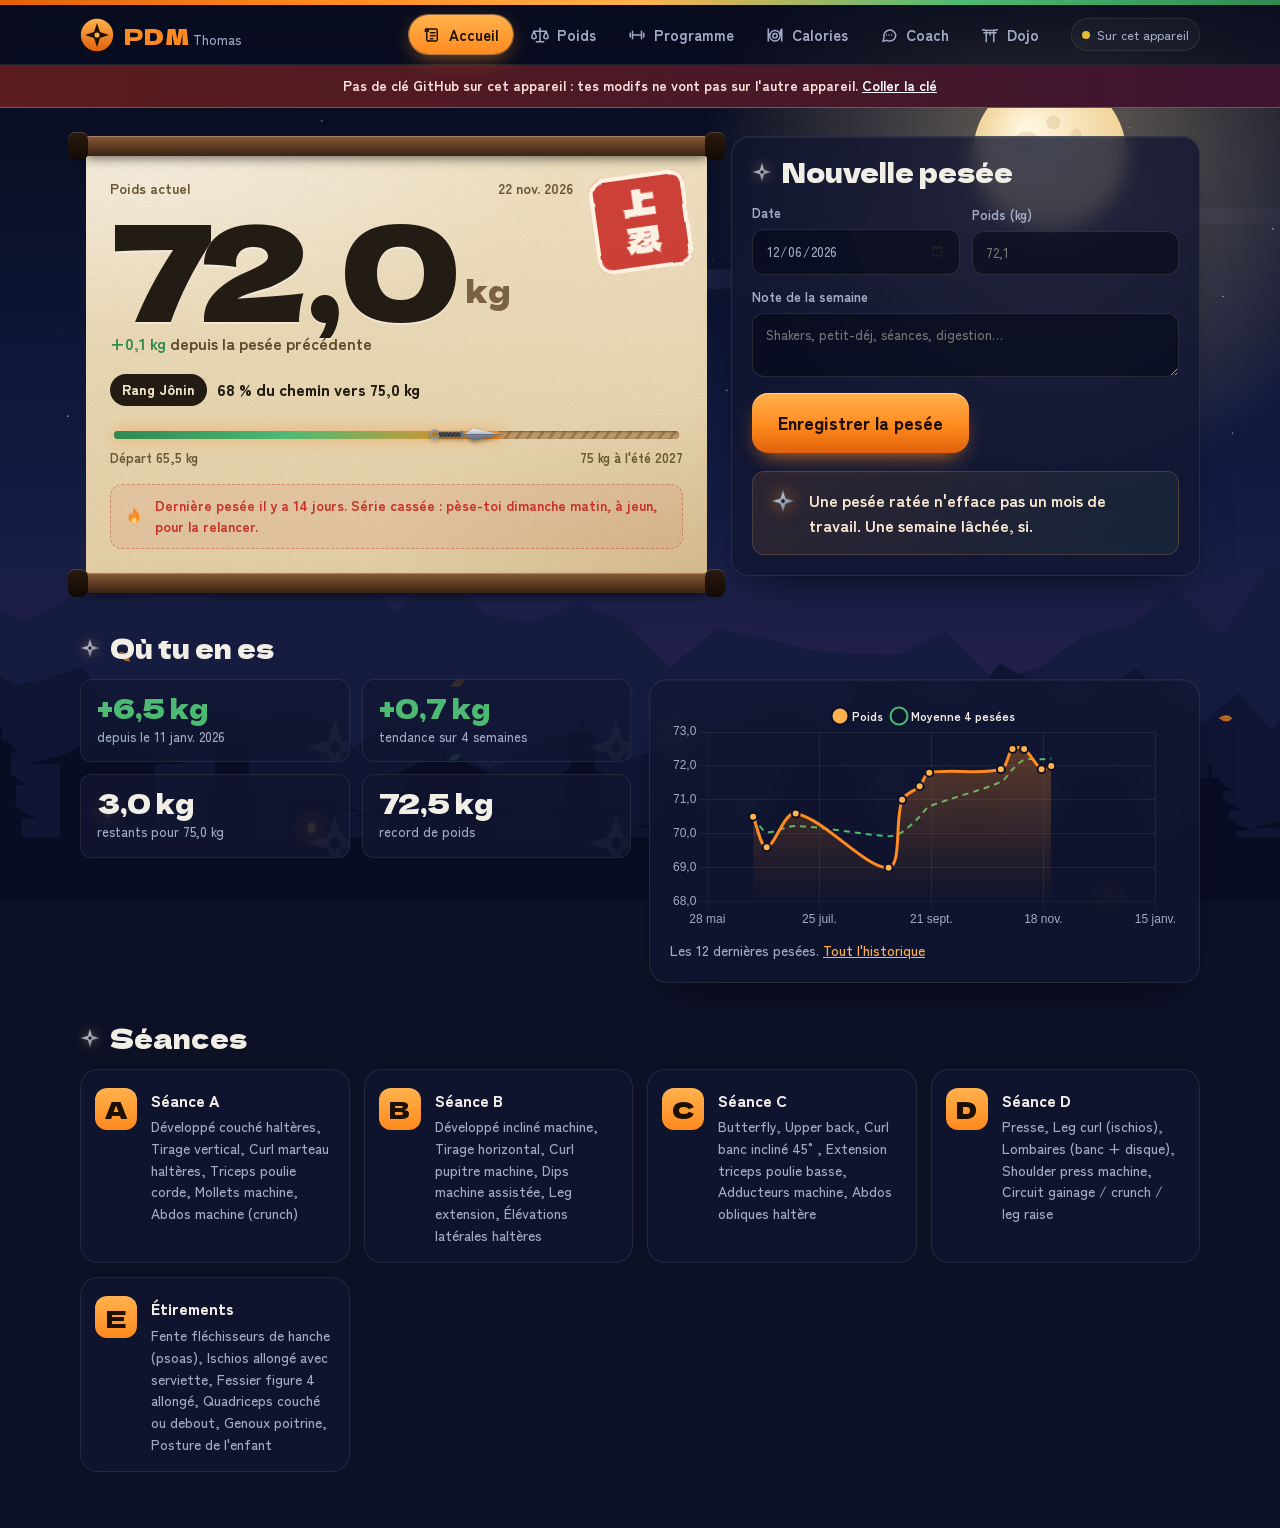
==== commit 6ee19f30: "Recherche : aliments déjà mangés en premier avec ajout en un tap et portions ; Gemini : modèles Flas" ====
--- a/index.html
+++ b/index.html
@@ -13,7 +13,7 @@
 <link rel="manifest" href="manifest.json">
 <link rel="preload" href="assets/fonts/dela-gothic-one-latin-400-normal.woff2" as="font" type="font/woff2" crossorigin>
 <link rel="preload" href="assets/fonts/zen-kaku-gothic-new-latin-700-normal.woff2" as="font" type="font/woff2" crossorigin>
-<link rel="stylesheet" href="assets/style.css?v=23">
+<link rel="stylesheet" href="assets/style.css?v=24">
 </head>
 <body>
 <main>
@@ -65,9 +65,9 @@
 </main>
 
 <script src="assets/chart.umd.min.js"></script>
-<script src="assets/app.js?v=23"></script>
-<script src="assets/fx.js?v=23"></script>
-<script src="assets/charts.js?v=23"></script>
+<script src="assets/app.js?v=24"></script>
+<script src="assets/fx.js?v=24"></script>
+<script src="assets/charts.js?v=24"></script>
 <script>
 (async function(){
   const P = window.PDM, { $, esc, fmtKg, fmtDelta, fmtDate, todayISO, num, daysBetween } = P;
--- a/assets/style.css
+++ b/assets/style.css
@@ -491,6 +491,18 @@
 .cal-opt:hover{border-color:var(--flame)}
 .cal-opt small{color:var(--muted);font-weight:500}
 .cal-opt.ai{border-style:dashed;border-color:rgba(255,138,31,.5)}
+.cal-sub{margin:8px 0 0;font-size:13px;letter-spacing:.06em;text-transform:uppercase;color:var(--muted)}
+.cal-sub::before{content:none}
+.cal-hist{display:grid;grid-template-columns:minmax(0,1fr) 112px;gap:6px;align-items:stretch}
+.cal-hist .cal-opt{min-width:0}
+.cal-hist .cal-opt span{overflow-wrap:anywhere}
+.cal-plus{display:flex;flex-direction:column;align-items:center;justify-content:center;gap:1px;min-width:0;text-align:center;padding:6px 10px;border-radius:12px;cursor:pointer;
+  border:1px solid rgba(76,195,120,.55);background:rgba(76,195,120,.14);color:var(--text);font:inherit;font-weight:700}
+.cal-plus b{font-size:14px;white-space:nowrap}
+.cal-plus small{color:var(--muted);font-weight:500;font-size:12px}
+.cal-plus:active{transform:scale(.97)}
+.cal-por{margin-top:8px}
+.cal-gem{font-size:12.5px;margin:8px 0 0}
 .cal-meal + .cal-meal{margin-top:18px}
 .cal-meal-h{display:flex;justify-content:space-between;align-items:baseline;gap:10px;margin:14px 0 4px}
 .cal-meal-h h3{font-family:var(--display);font-size:17px}
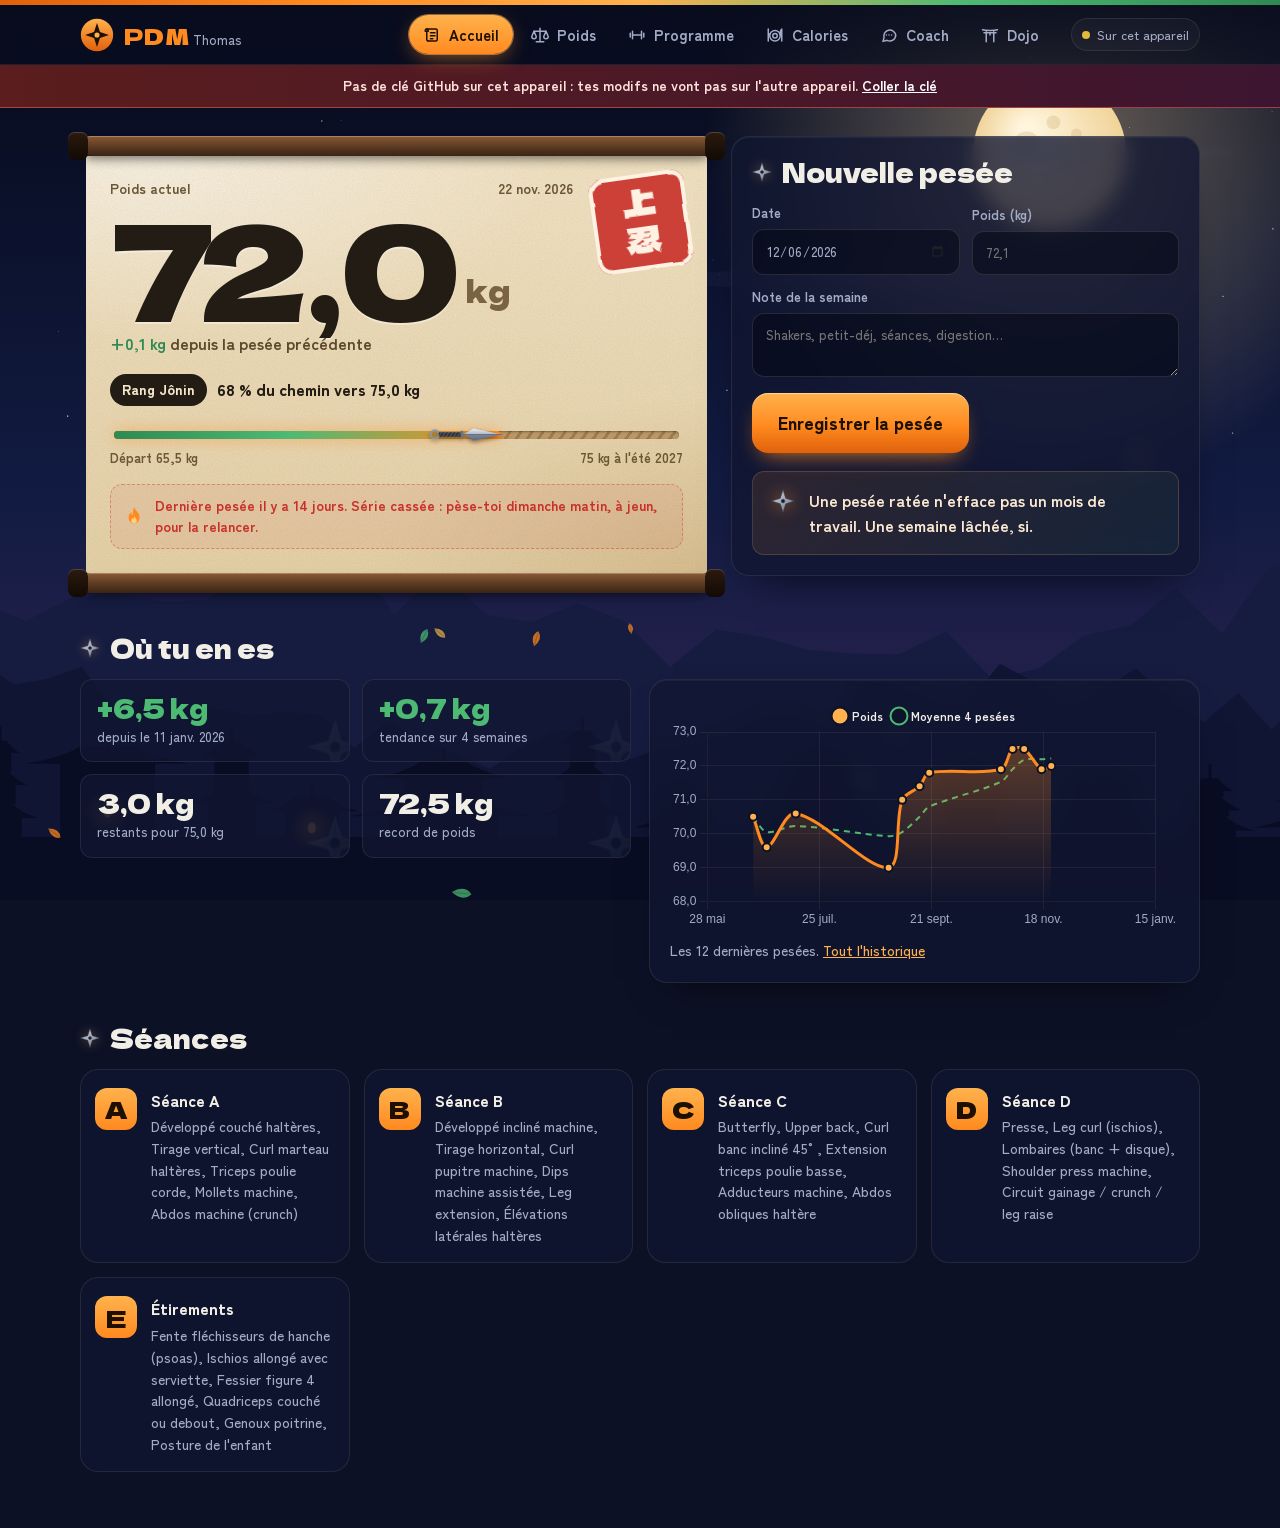
==== commit 55d884f2: "Calories refait : journée par repas, feuille d'ajout unique, chat « j'ai mangé » ; Gemini : réflexio" ====
--- a/index.html
+++ b/index.html
@@ -13,7 +13,7 @@
 <link rel="manifest" href="manifest.json">
 <link rel="preload" href="assets/fonts/dela-gothic-one-latin-400-normal.woff2" as="font" type="font/woff2" crossorigin>
 <link rel="preload" href="assets/fonts/zen-kaku-gothic-new-latin-700-normal.woff2" as="font" type="font/woff2" crossorigin>
-<link rel="stylesheet" href="assets/style.css?v=24">
+<link rel="stylesheet" href="assets/style.css?v=25">
 </head>
 <body>
 <main>
@@ -65,9 +65,9 @@
 </main>
 
 <script src="assets/chart.umd.min.js"></script>
-<script src="assets/app.js?v=24"></script>
-<script src="assets/fx.js?v=24"></script>
-<script src="assets/charts.js?v=24"></script>
+<script src="assets/app.js?v=25"></script>
+<script src="assets/fx.js?v=25"></script>
+<script src="assets/charts.js?v=25"></script>
 <script>
 (async function(){
   const P = window.PDM, { $, esc, fmtKg, fmtDelta, fmtDate, todayISO, num, daysBetween } = P;
--- a/assets/style.css
+++ b/assets/style.css
@@ -740,3 +740,164 @@
 .diag li[data-ok="0"]{color:#ffb1a8}
 /* iPhone écran d'accueil : la barre du haut passe sous l'heure/batterie sinon */
 .topbar{padding-top:env(safe-area-inset-top)}
+
+/* =========================================================
+   Calories v25 : journée par repas + feuille d'ajout + chat
+   ========================================================= */
+.cd-day{display:grid;grid-template-columns:44px 1fr 44px;align-items:center;gap:8px;margin:0 0 12px}
+.cd-arrow{width:44px;height:44px;border-radius:50%;border:1px solid var(--glass-line);background:var(--glass);color:var(--text);font-size:24px;line-height:1;cursor:pointer;padding:0 0 3px}
+.cd-date{position:relative;display:flex;flex-direction:column;align-items:center;text-align:center;cursor:pointer;min-width:0}
+.cd-date b{font-family:var(--display);font-weight:400;font-size:22px;line-height:1.15}
+.cd-date b::first-letter{text-transform:uppercase}
+.cd-date small{color:var(--muted);font-size:13px;font-weight:700}
+.cd-date input{position:absolute;inset:0;width:100%;height:100%;opacity:0;cursor:pointer;min-height:0;padding:0;border:0}
+
+.cd-sum{display:grid;grid-template-columns:124px minmax(0,1fr);gap:18px;align-items:center;padding:18px}
+.cd-ring{position:relative;width:124px;height:124px}
+.cd-ring svg{width:100%;height:100%;transform:rotate(-90deg)}
+.cd-ring circle{fill:none;stroke-width:11}
+.cd-ring .tr{stroke:rgba(255,255,255,.08)}
+.cd-ring .pg{stroke:var(--flame);stroke-linecap:round;transition:stroke-dashoffset .6s cubic-bezier(.2,.8,.2,1)}
+.cd-ring.ok .pg{stroke:var(--leaf)}
+.cd-ring > div{position:absolute;inset:0;display:flex;flex-direction:column;align-items:center;justify-content:center;text-align:center}
+.cd-ring b{font-family:var(--display);font-weight:400;font-size:27px;line-height:1;color:var(--flame-hi)}
+.cd-ring.ok b{color:#8fe0ad}
+.cd-ring small{font-size:12px;color:var(--muted);margin-top:5px;font-weight:700}
+.cd-left{margin:0 0 12px;font-size:15px;line-height:1.35}
+.cd-mac{display:grid;grid-template-columns:1fr auto;gap:5px 8px;align-items:baseline;font-size:14px}
+.cd-mac > span{color:var(--muted);font-weight:700}
+.cd-mac > b{font-variant-numeric:tabular-nums}
+.cd-mac > b small{color:var(--muted);font-weight:500}
+.cd-mac > b.ok{color:#8fe0ad}
+.cd-mac i{grid-column:1/-1;height:8px;border-radius:99px;background:rgba(255,255,255,.08);overflow:hidden}
+.cd-mac em{display:block;height:100%;border-radius:inherit;background:linear-gradient(90deg,#4b86ff,#86b8ff);transition:width .5s}
+.cd-mac em.ok{background:var(--leaf)}
+.cd-mac2{display:flex;gap:6px 14px;flex-wrap:wrap;margin-top:10px;font-size:13.5px;color:var(--muted);font-weight:700}
+.cd-mac2 b{color:var(--text)}
+@media (max-width:380px){.cd-sum{grid-template-columns:104px minmax(0,1fr);gap:14px;padding:16px}.cd-ring{width:104px;height:104px}.cd-ring b{font-size:23px}}
+
+.cd-quick{display:grid;grid-template-columns:repeat(4,1fr);gap:8px;margin:12px 0}
+.cd-quick > *{display:flex;flex-direction:column;align-items:center;justify-content:center;gap:6px;min-height:76px;padding:10px 4px;border-radius:16px;
+  border:1px solid var(--glass-line);background:var(--glass);color:var(--text);font-weight:700;font-size:13px;line-height:1.2;cursor:pointer;text-align:center;transition:transform .1s}
+.cd-quick > :first-child{background:linear-gradient(180deg,var(--flame-hi),var(--flame));color:#1d1000;border-color:transparent;box-shadow:0 8px 22px rgba(255,138,31,.25)}
+.cd-quick > :active{transform:scale(.97)}
+
+.cd-meals{display:grid;gap:10px}
+.cd-meal{padding:14px 16px}
+.cd-meal header{display:flex;align-items:center;justify-content:space-between;gap:10px}
+.cd-meal header > div{display:flex;align-items:baseline;gap:4px 10px;flex-wrap:wrap;min-width:0}
+.cd-meal h3{margin:0;font-family:var(--display);font-weight:400;font-size:18px}
+.cd-meal header span{font-size:13px;color:var(--muted);font-weight:700}
+.cd-plus{flex:none;width:40px;height:40px;border-radius:50%;border:1px solid rgba(255,138,31,.45);background:rgba(255,138,31,.12);color:var(--flame-hi);
+  font-size:26px;line-height:1;cursor:pointer;display:grid;place-items:center;padding:0 0 3px}
+.cd-plus:active{transform:scale(.94)}
+.cd-items{list-style:none;margin:6px 0 0;padding:0}
+.cd-items li + li{border-top:1px solid var(--glass-line)}
+.cd-row{display:grid;grid-template-columns:minmax(0,1fr) auto;gap:10px;align-items:center;width:100%;padding:10px 0;background:none;border:0;color:var(--text);text-align:left;cursor:pointer;font-weight:700}
+.cd-row span{min-width:0;overflow-wrap:anywhere}
+.cd-row small{display:block;font-size:12.5px;color:var(--muted);font-weight:500;margin-top:1px}
+.cd-row b{font-variant-numeric:tabular-nums}
+.cd-copy{margin-top:10px;width:100%;text-align:left;display:flex;flex-direction:column;gap:2px;padding:10px 12px;border-radius:12px;
+  border:1px dashed rgba(255,236,200,.22);background:rgba(255,255,255,.03);color:var(--text);font-weight:700;cursor:pointer}
+.cd-copy span::before{content:"↻ ";color:var(--flame-hi)}
+.cd-copy small{color:var(--muted);font-weight:500}
+#week{margin-top:-4px}
+
+/* feuille d'ajout / de modification */
+html.ad-lock,html.ad-lock body{overflow:hidden}
+.ad-ov{position:fixed;left:0;right:0;top:0;height:100%;z-index:68}
+.ad-back{position:absolute;inset:0;background:rgba(3,5,14,.62);opacity:0;transition:opacity .25s}
+.ad-ov.on .ad-back{opacity:1}
+.ad-sheet{position:absolute;left:0;right:0;bottom:0;top:calc(env(safe-area-inset-top) + 10px);max-width:640px;margin:0 auto;display:flex;flex-direction:column;
+  background:linear-gradient(180deg,#161d40,#0e1430 40%);border:1px solid var(--glass-line);border-bottom:0;border-radius:22px 22px 0 0;
+  box-shadow:0 -20px 60px rgba(0,0,0,.5);transform:translateY(100%);transition:transform .3s cubic-bezier(.2,.8,.2,1)}
+.ad-ov.on .ad-sheet{transform:none}
+.ad-ov.ed .ad-sheet{top:auto;max-height:calc(100% - env(safe-area-inset-top) - 10px)}
+.ad-head{flex:none;padding:0 16px 10px;border-bottom:1px solid var(--glass-line)}
+.ad-grab{display:flex;justify-content:center;padding:8px 0 2px}
+.ad-grab i{width:40px;height:5px;border-radius:9px;background:rgba(255,255,255,.22)}
+.ad-top{display:flex;align-items:center;gap:10px;min-height:40px}
+.ad-top h2{margin:0;font-size:22px}
+.ad-top h2::before{content:none;display:none}
+.ad-count{flex:1;font-size:13px;font-weight:700;color:#8fe0ad;text-align:right}
+.ad-count.flash{animation:adflash .7s}
+@keyframes adflash{0%{transform:scale(1.18);color:#b9f5cf}100%{transform:none}}
+.ad-x{flex:none;margin-left:auto;width:36px;height:36px;border-radius:50%;border:0;background:rgba(255,255,255,.08);color:var(--text);font-size:24px;line-height:1;cursor:pointer;padding:0 0 2px}
+.ad-meals{display:flex;gap:6px;overflow-x:auto;scrollbar-width:none;margin:8px -16px 0;padding:0 16px}
+.ad-meals::-webkit-scrollbar{display:none}
+.ad-meals button{flex:none;padding:7px 13px;border-radius:999px;border:1px solid var(--glass-line);background:rgba(255,255,255,.04);color:var(--muted);font-weight:700;font-size:14px;cursor:pointer}
+.ad-meals button[aria-pressed="true"]{background:linear-gradient(180deg,var(--flame-hi),var(--flame));color:#1d1000;border-color:transparent}
+.ad-tabs{display:grid;grid-template-columns:repeat(4,1fr);gap:4px;margin-top:10px;background:rgba(5,8,20,.55);border-radius:14px;padding:4px}
+.ad-tabs button{display:flex;flex-direction:column;align-items:center;gap:2px;padding:7px 2px;border:0;border-radius:10px;background:none;color:var(--muted);font-weight:700;font-size:12px;cursor:pointer}
+.ad-tabs button[aria-selected="true"]{background:rgba(255,255,255,.11);color:var(--text)}
+.ad-body{flex:1;min-height:0;overflow-y:auto;-webkit-overflow-scrolling:touch;overscroll-behavior:contain;padding:14px 16px calc(env(safe-area-inset-bottom) + 18px)}
+.ad-body.is-chat{display:flex;flex-direction:column;padding-bottom:0}
+html.ad-lock .toast{bottom:auto;top:calc(env(safe-area-inset-top) + 14px)}
+
+/* chat */
+.ch-log{flex:1;display:flex;flex-direction:column;gap:10px;padding-bottom:14px}
+.ch-msg{max-width:88%;padding:10px 13px;border-radius:16px;line-height:1.45;font-size:15px}
+.ch-msg p{margin:0}
+.ch-msg p + p{margin-top:6px}
+.ch-msg.me{align-self:flex-end;background:linear-gradient(180deg,var(--flame-hi),var(--flame));color:#1d1000;font-weight:700;border-bottom-right-radius:5px;white-space:pre-wrap;overflow-wrap:anywhere}
+.ch-msg.bot{align-self:flex-start;width:94%;max-width:94%;background:rgba(255,255,255,.06);border:1px solid var(--glass-line);border-bottom-left-radius:5px}
+.ch-msg.bot.stale{opacity:.5}
+.ch-note{font-size:13px}
+.ch-items{list-style:none;margin:8px 0 0;padding:0}
+.ch-items li{display:grid;grid-template-columns:minmax(0,1fr) auto 42px;gap:8px;align-items:center;padding:8px 0;border-top:1px solid var(--glass-line)}
+.ch-items li.off{opacity:.45}
+.ch-items .cal-chk{align-items:flex-start}
+.ch-items .cal-chk input{margin-top:2px}
+.ch-items .cal-chk span{font-weight:700}
+.ch-items small{display:block;font-size:12px;color:var(--muted);font-weight:500}
+.ch-g{display:flex;align-items:center;gap:3px}
+.ch-g input{width:60px;padding:6px 7px;text-align:right;border-radius:10px}
+.ch-g small{color:var(--muted);font-size:12px}
+.ch-items b{text-align:right;font-variant-numeric:tabular-nums}
+.ch-tot{margin:6px 0 0 !important;font-size:13px;color:var(--muted);font-weight:700}
+.ch-qs{margin:8px 0 0;padding-left:18px;color:var(--flame-hi);font-weight:700;font-size:14px}
+.ch-add{width:100%;margin-top:10px}
+.ch-ok{margin-top:8px !important;color:#8fe0ad;font-weight:700;font-size:14px}
+.ch-err{color:#ffb1a8;font-size:14px}
+.ch-typing{display:flex;gap:5px;width:auto !important;padding:14px 16px}
+.ch-typing i{width:7px;height:7px;border-radius:50%;background:var(--muted);animation:chdot 1s infinite}
+.ch-typing i:nth-child(2){animation-delay:.15s}
+.ch-typing i:nth-child(3){animation-delay:.3s}
+@keyframes chdot{0%,60%,100%{opacity:.3;transform:none}30%{opacity:1;transform:translateY(-3px)}}
+.ch-bar{position:sticky;bottom:0;display:flex;align-items:flex-end;gap:8px;margin:0 -16px;padding:10px 16px calc(env(safe-area-inset-bottom) + 10px);background:#0e1430;border-top:1px solid var(--glass-line)}
+.ch-bar textarea{flex:1;min-height:44px;max-height:140px;resize:none;border-radius:22px;padding:10px 16px;line-height:1.4}
+.ch-ico{flex:none;width:44px;height:44px;border-radius:50%;border:1px solid var(--glass-line);background:rgba(255,255,255,.06);color:var(--text);display:grid;place-items:center;cursor:pointer;padding:0}
+.ch-ico.on{background:var(--seal);border-color:transparent;animation:chmic 1.2s infinite}
+@keyframes chmic{50%{box-shadow:0 0 0 6px rgba(201,48,42,.25)}}
+.ch-send{background:linear-gradient(180deg,var(--flame-hi),var(--flame));color:#1d1000;border-color:transparent}
+.ch-send:disabled{opacity:.5}
+
+/* recherche */
+.sr-bar{position:relative;display:flex;align-items:center;margin-bottom:4px}
+.sr-bar svg{position:absolute;left:13px;color:var(--muted);pointer-events:none}
+.sr-bar input{padding-left:42px;border-radius:14px;min-height:48px}
+.sr-row{display:grid;grid-template-columns:minmax(0,1fr) auto;gap:6px}
+.sr-main{display:flex;flex-direction:column;align-items:flex-start;gap:1px;text-align:left;padding:10px 12px;border-radius:12px;border:1px solid var(--glass-line);
+  background:rgba(255,255,255,.04);color:var(--text);font-weight:700;cursor:pointer;min-width:0}
+.sr-main span{overflow-wrap:anywhere;max-width:100%}
+.sr-main small{color:var(--muted);font-weight:500;font-size:12.5px}
+.sr-row.open .sr-main{border-color:var(--flame)}
+.sr-row .cal-plus{min-width:96px}
+.sr-row .cal-plus.add{min-width:52px;border-color:rgba(255,236,200,.16);background:rgba(255,255,255,.05)}
+.sr-row .cal-plus.add b{font-size:22px;font-weight:500}
+.sr-qty{grid-column:1/-1;padding:10px 12px 12px;border-radius:12px;background:rgba(255,138,31,.06);border:1px solid rgba(255,138,31,.3);display:grid;gap:10px}
+.sr-qrow{display:grid;grid-template-columns:minmax(0,1fr) auto;gap:10px;align-items:end}
+.sr-qty .chip{cursor:pointer;padding:6px 11px;font-size:13px;border:1px solid var(--glass-line)}
+.sr-qty .chip[aria-pressed="true"],.ed-form .chip:active{background:linear-gradient(180deg,var(--flame-hi),var(--flame));color:#1d1000;border-color:transparent}
+.sr-more{margin-top:16px;text-align:center}
+
+/* modification */
+.ed-form{display:grid;gap:12px;align-content:start}
+.ed-form .ad-meals{margin:0;padding:0}
+.ed-form .chip{cursor:pointer;padding:6px 11px;font-size:13px;border:1px solid var(--glass-line)}
+.ed-grid{display:grid;grid-template-columns:repeat(4,minmax(0,1fr));gap:8px}
+.ed-grid input{padding:10px 8px}
+.ed-btns{display:grid;grid-template-columns:1fr auto;gap:10px}
+.btn.ghost.danger{color:#ffb1a8;border-color:rgba(255,107,94,.35)}
+.ad-body .cal-2btn .btn svg{flex:none}
+.ad-body .cal-favs{margin-top:16px}
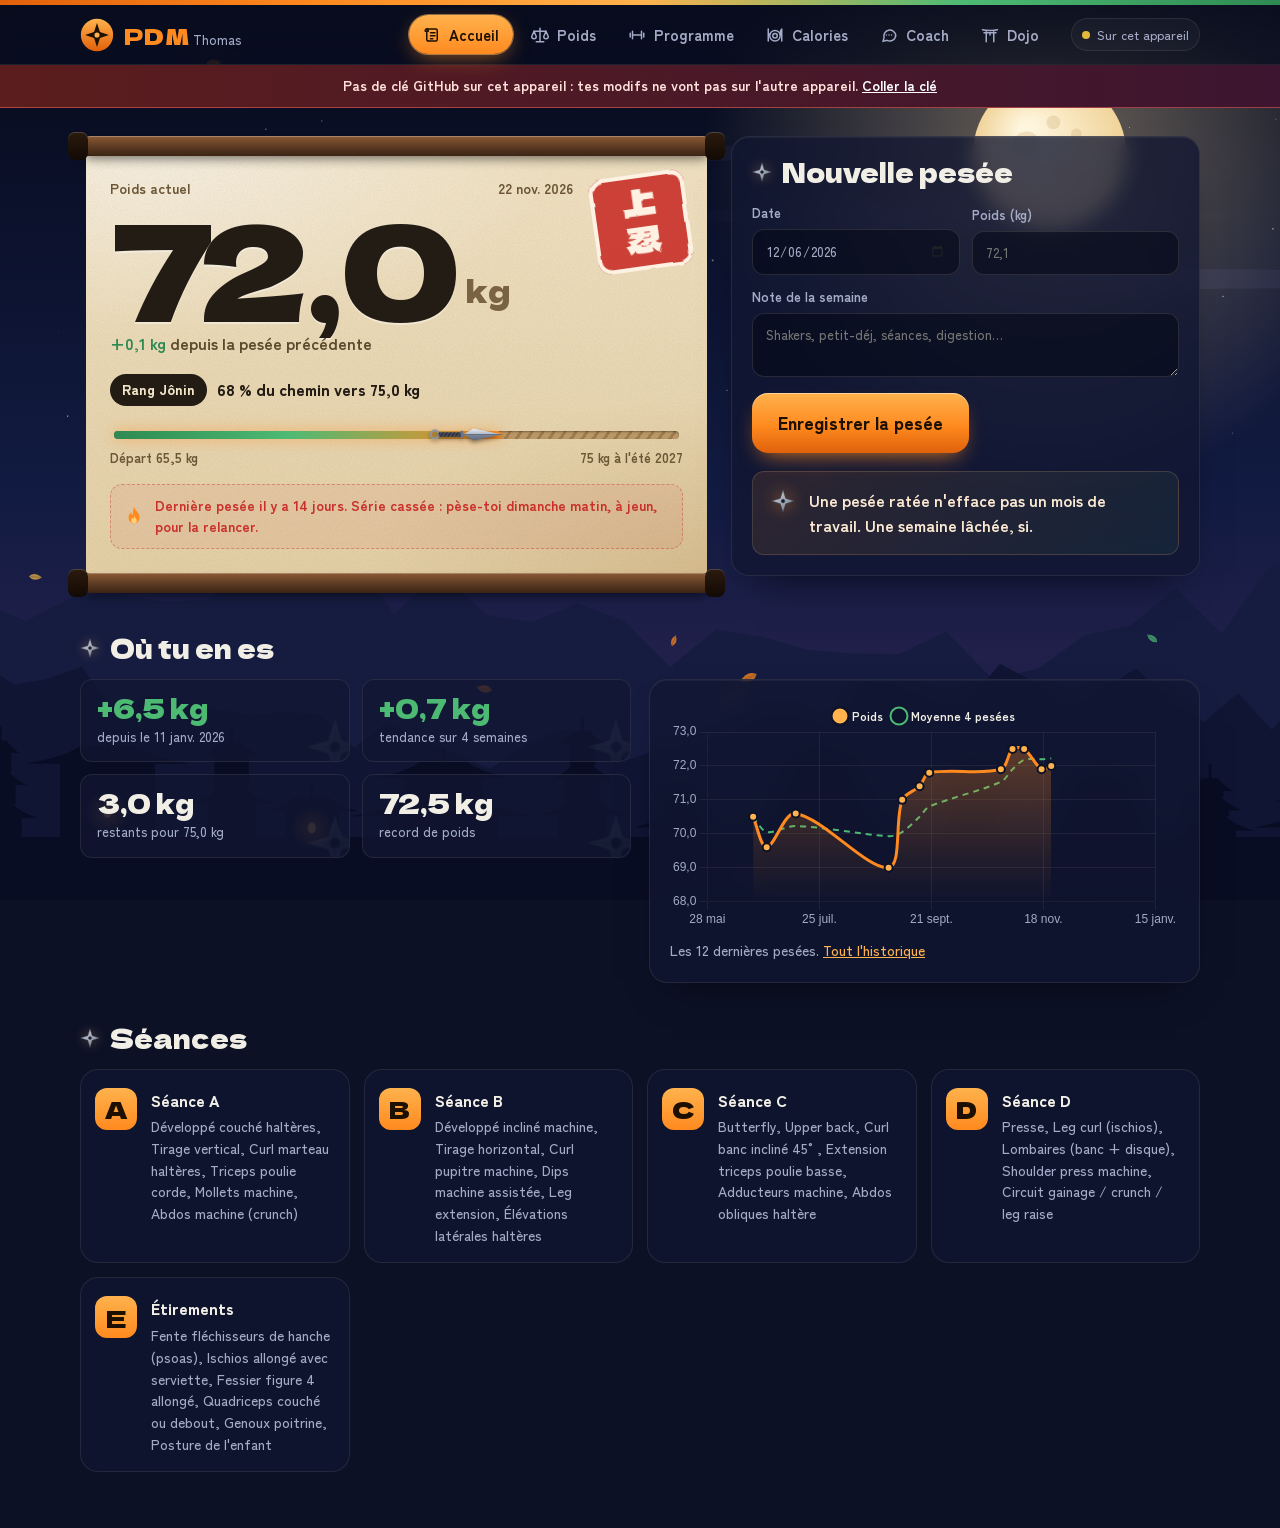
==== commit cb989897: "Objectifs macros sur 73 kg : protéines 145 g, glucides 425 g, lipides 80 g, barres et recalcul depui" ====
--- a/index.html
+++ b/index.html
@@ -13,7 +13,7 @@
 <link rel="manifest" href="manifest.json">
 <link rel="preload" href="assets/fonts/dela-gothic-one-latin-400-normal.woff2" as="font" type="font/woff2" crossorigin>
 <link rel="preload" href="assets/fonts/zen-kaku-gothic-new-latin-700-normal.woff2" as="font" type="font/woff2" crossorigin>
-<link rel="stylesheet" href="assets/style.css?v=25">
+<link rel="stylesheet" href="assets/style.css?v=26">
 </head>
 <body>
 <main>
@@ -65,9 +65,9 @@
 </main>
 
 <script src="assets/chart.umd.min.js"></script>
-<script src="assets/app.js?v=25"></script>
-<script src="assets/fx.js?v=25"></script>
-<script src="assets/charts.js?v=25"></script>
+<script src="assets/app.js?v=26"></script>
+<script src="assets/fx.js?v=26"></script>
+<script src="assets/charts.js?v=26"></script>
 <script>
 (async function(){
   const P = window.PDM, { $, esc, fmtKg, fmtDelta, fmtDate, todayISO, num, daysBetween } = P;
--- a/assets/style.css
+++ b/assets/style.css
@@ -772,6 +772,10 @@
 .cd-mac i{grid-column:1/-1;height:8px;border-radius:99px;background:rgba(255,255,255,.08);overflow:hidden}
 .cd-mac em{display:block;height:100%;border-radius:inherit;background:linear-gradient(90deg,#4b86ff,#86b8ff);transition:width .5s}
 .cd-mac em.ok{background:var(--leaf)}
+.cd-mac + .cd-mac{margin-top:8px}
+.cd-mac.c em{background:linear-gradient(90deg,var(--flame-lo),var(--flame-hi))}
+.cd-mac.l em{background:linear-gradient(90deg,#c99a1d,#f2c94c)}
+.cd-mac.c em.ok,.cd-mac.l em.ok{background:var(--leaf)}
 .cd-mac2{display:flex;gap:6px 14px;flex-wrap:wrap;margin-top:10px;font-size:13.5px;color:var(--muted);font-weight:700}
 .cd-mac2 b{color:var(--text)}
 @media (max-width:380px){.cd-sum{grid-template-columns:104px minmax(0,1fr);gap:14px;padding:16px}.cd-ring{width:104px;height:104px}.cd-ring b{font-size:23px}}
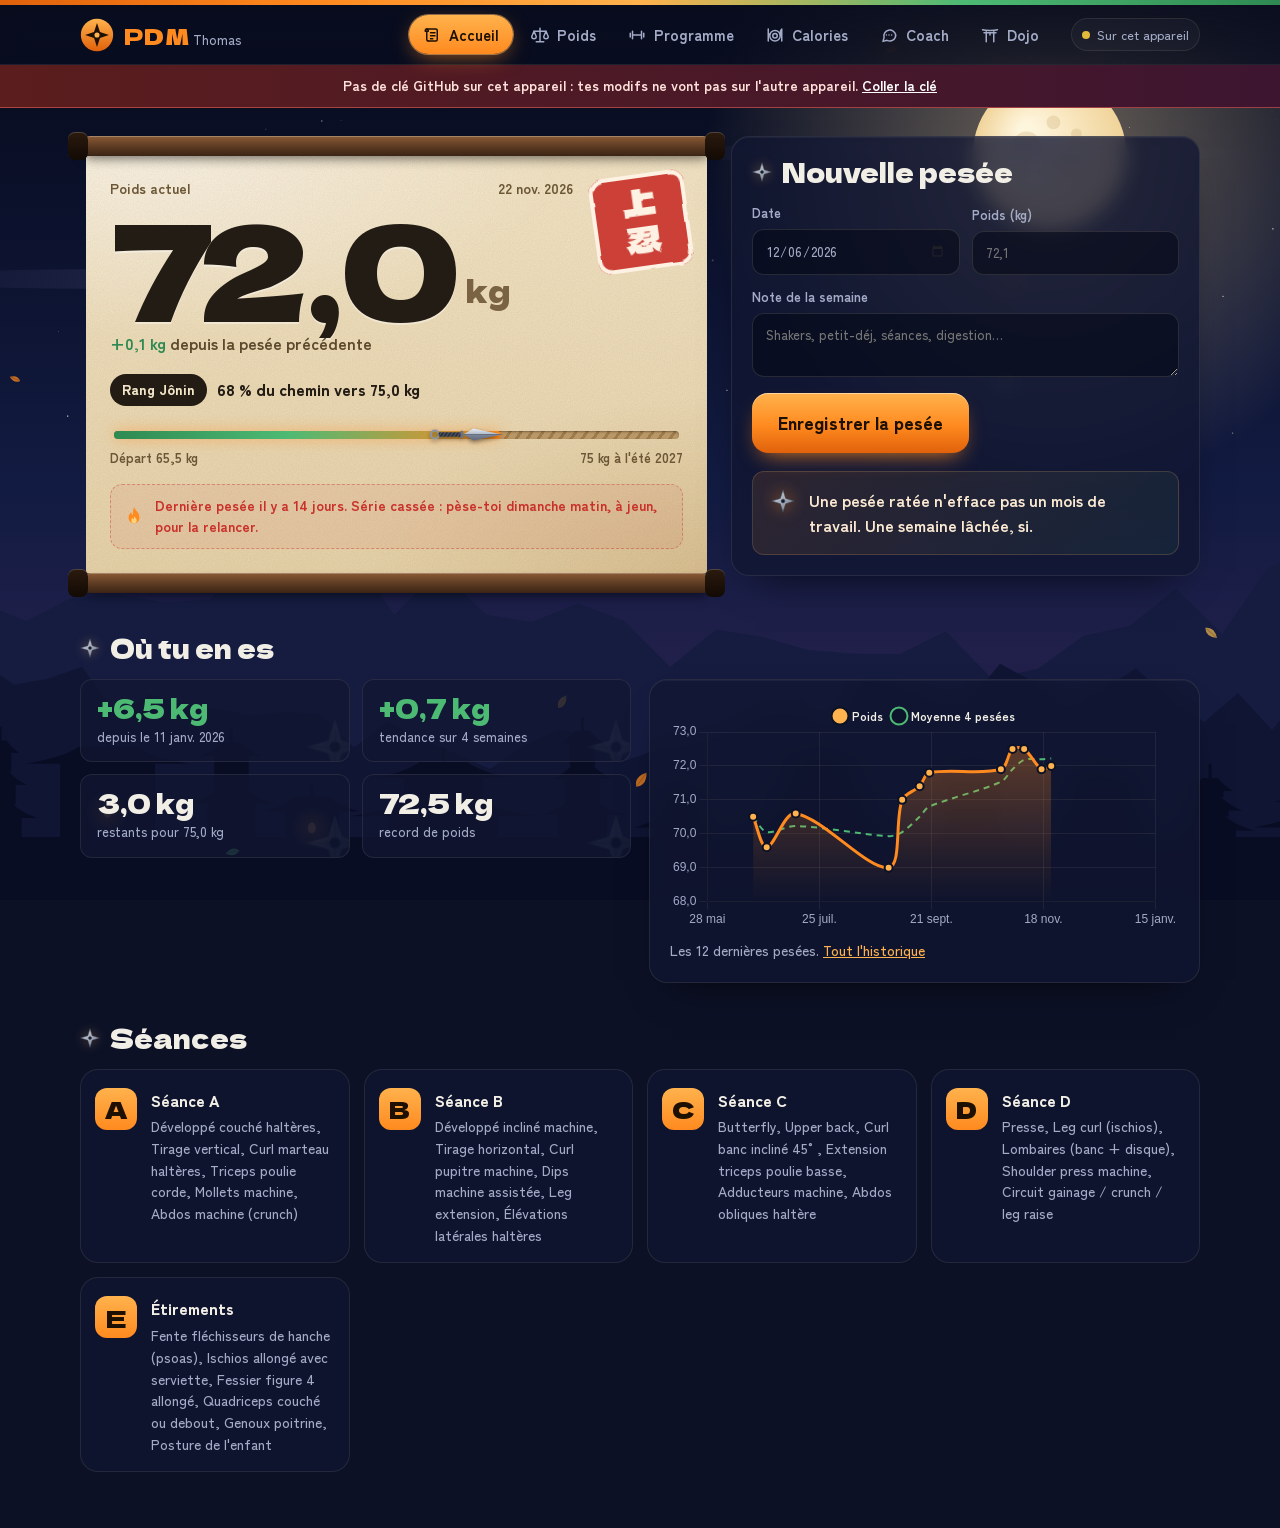
==== commit 0ccff31a: "Protéines en fourchette 117–146 g (réussi dès 1,6 g/kg), maintien calculé sur pesées et journées not" ====
--- a/index.html
+++ b/index.html
@@ -13,7 +13,7 @@
 <link rel="manifest" href="manifest.json">
 <link rel="preload" href="assets/fonts/dela-gothic-one-latin-400-normal.woff2" as="font" type="font/woff2" crossorigin>
 <link rel="preload" href="assets/fonts/zen-kaku-gothic-new-latin-700-normal.woff2" as="font" type="font/woff2" crossorigin>
-<link rel="stylesheet" href="assets/style.css?v=26">
+<link rel="stylesheet" href="assets/style.css?v=27">
 </head>
 <body>
 <main>
@@ -65,9 +65,9 @@
 </main>
 
 <script src="assets/chart.umd.min.js"></script>
-<script src="assets/app.js?v=26"></script>
-<script src="assets/fx.js?v=26"></script>
-<script src="assets/charts.js?v=26"></script>
+<script src="assets/app.js?v=27"></script>
+<script src="assets/fx.js?v=27"></script>
+<script src="assets/charts.js?v=27"></script>
 <script>
 (async function(){
   const P = window.PDM, { $, esc, fmtKg, fmtDelta, fmtDate, todayISO, num, daysBetween } = P;
--- a/assets/style.css
+++ b/assets/style.css
@@ -773,6 +773,9 @@
 .cd-mac em{display:block;height:100%;border-radius:inherit;background:linear-gradient(90deg,#4b86ff,#86b8ff);transition:width .5s}
 .cd-mac em.ok{background:var(--leaf)}
 .cd-mac + .cd-mac{margin-top:8px}
+.cd-mac i{position:relative}
+.cd-mac i u{position:absolute;top:0;bottom:0;width:2px;margin-left:-1px;background:rgba(255,255,255,.55);border-radius:2px}
+.cd-tdee{margin-top:18px;padding-top:14px;border-top:1px solid var(--glass-line)}
 .cd-mac.c em{background:linear-gradient(90deg,var(--flame-lo),var(--flame-hi))}
 .cd-mac.l em{background:linear-gradient(90deg,#c99a1d,#f2c94c)}
 .cd-mac.c em.ok,.cd-mac.l em.ok{background:var(--leaf)}
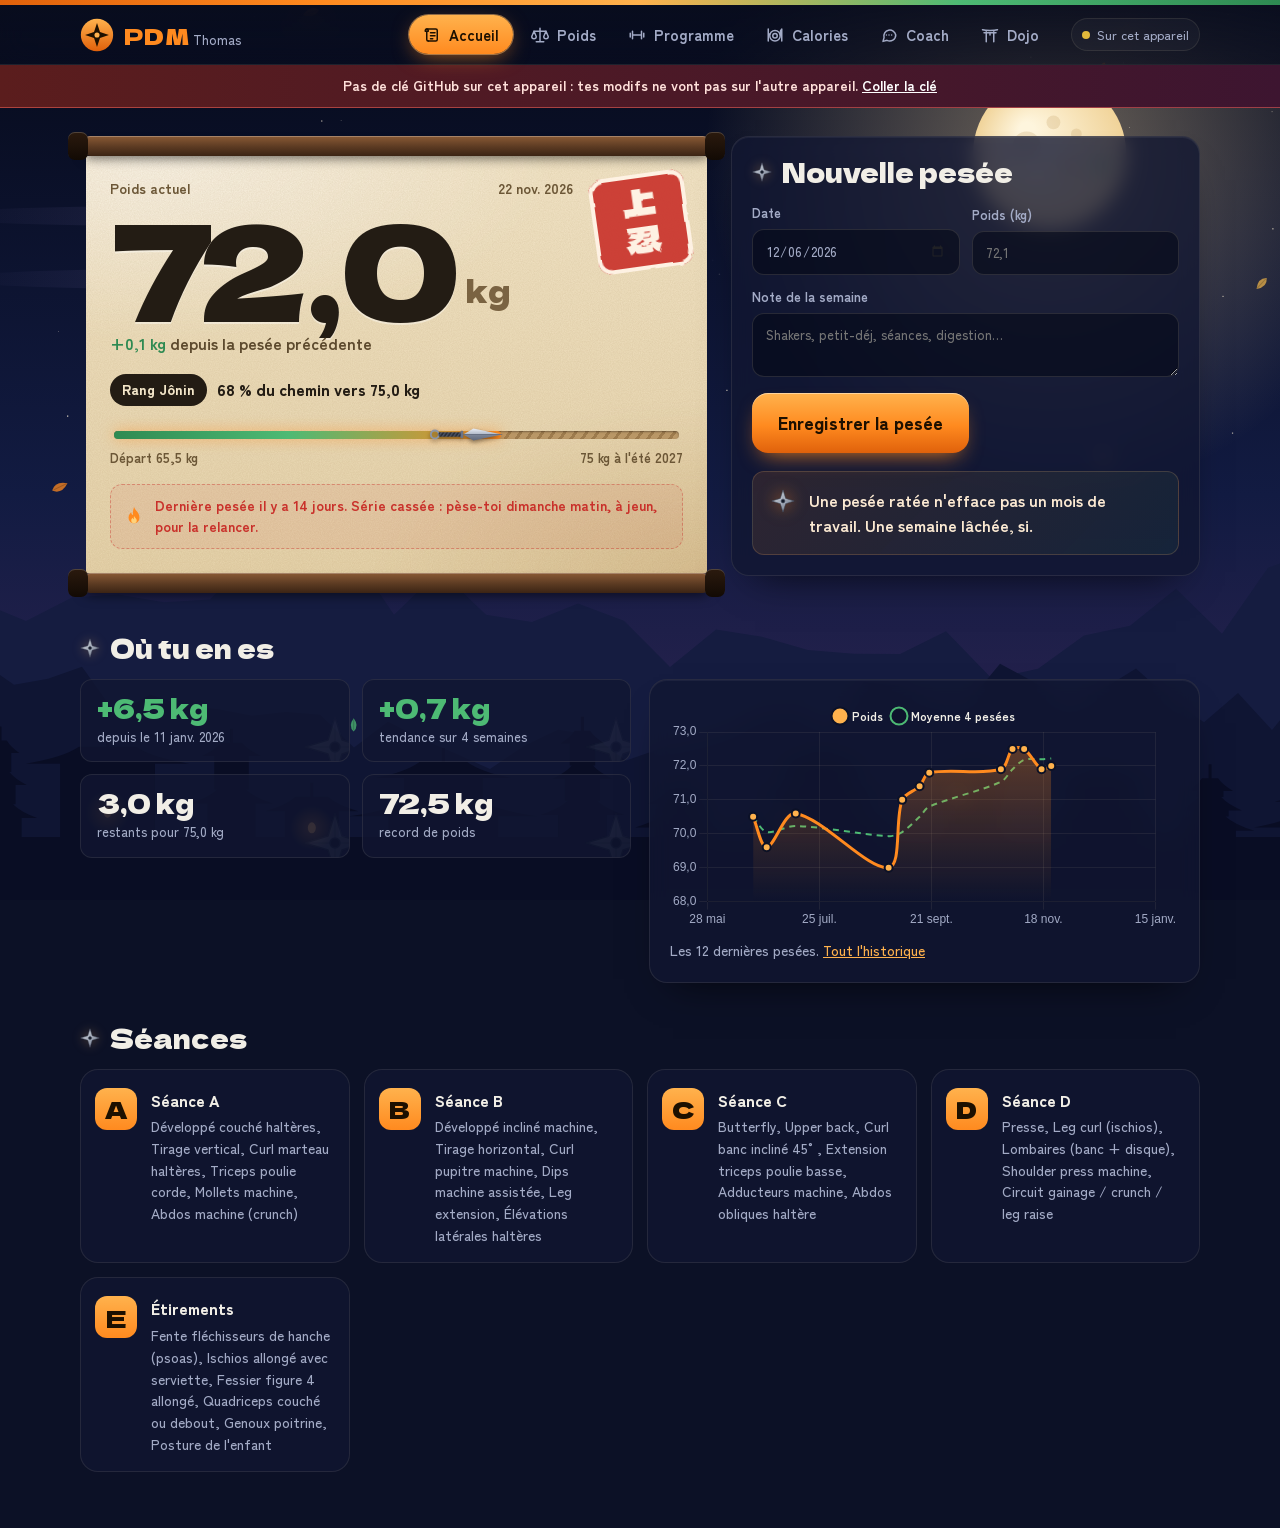
==== commit b50933d4: "Maintien mesuré : période à partir de la 1re journée notée; v28 Co-Authored-By: Claude Opus 5.5 <nor" ====
--- a/index.html
+++ b/index.html
@@ -13,7 +13,7 @@
 <link rel="manifest" href="manifest.json">
 <link rel="preload" href="assets/fonts/dela-gothic-one-latin-400-normal.woff2" as="font" type="font/woff2" crossorigin>
 <link rel="preload" href="assets/fonts/zen-kaku-gothic-new-latin-700-normal.woff2" as="font" type="font/woff2" crossorigin>
-<link rel="stylesheet" href="assets/style.css?v=27">
+<link rel="stylesheet" href="assets/style.css?v=28">
 </head>
 <body>
 <main>
@@ -65,9 +65,9 @@
 </main>
 
 <script src="assets/chart.umd.min.js"></script>
-<script src="assets/app.js?v=27"></script>
-<script src="assets/fx.js?v=27"></script>
-<script src="assets/charts.js?v=27"></script>
+<script src="assets/app.js?v=28"></script>
+<script src="assets/fx.js?v=28"></script>
+<script src="assets/charts.js?v=28"></script>
 <script>
 (async function(){
   const P = window.PDM, { $, esc, fmtKg, fmtDelta, fmtDate, todayISO, num, daysBetween } = P;
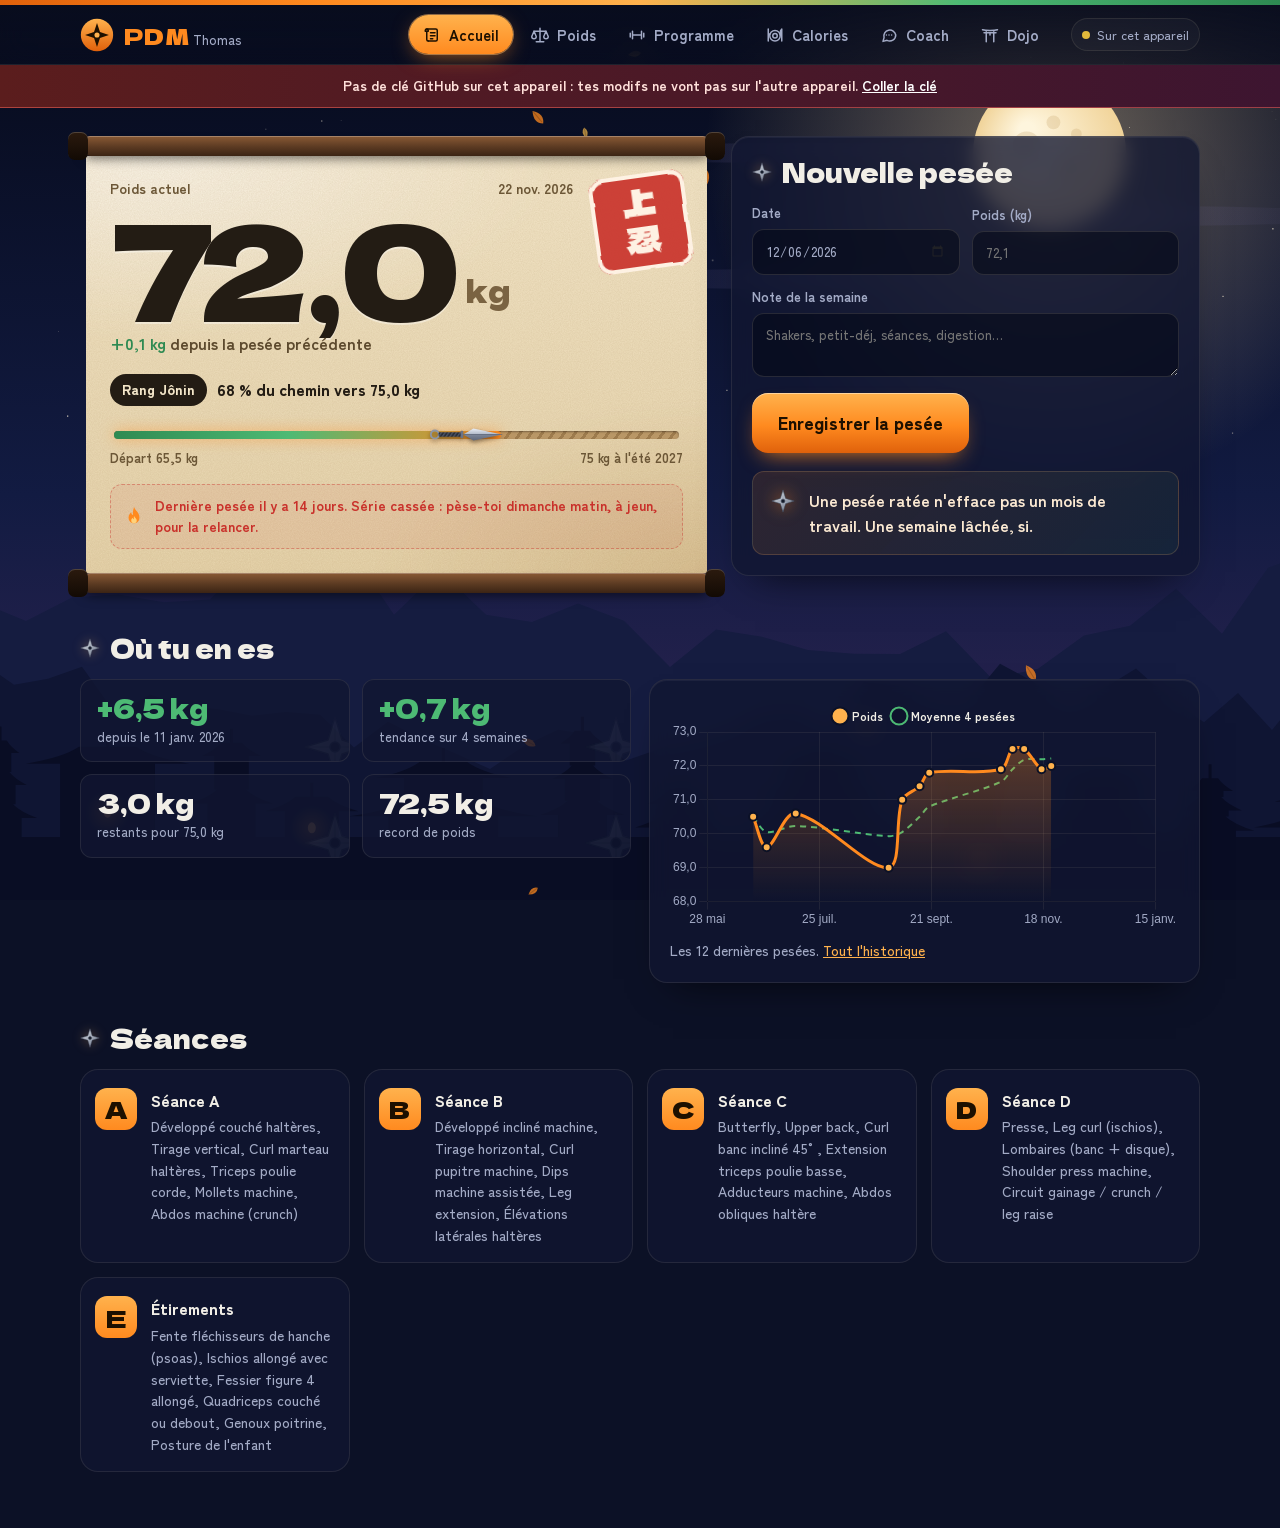
==== commit 65474e6d: "Maintien estimé corrigé à ≈ 2 650 kcal (calcul par composantes); v29 Co-Authored-By: Claude Opus 5.5" ====
--- a/index.html
+++ b/index.html
@@ -13,7 +13,7 @@
 <link rel="manifest" href="manifest.json">
 <link rel="preload" href="assets/fonts/dela-gothic-one-latin-400-normal.woff2" as="font" type="font/woff2" crossorigin>
 <link rel="preload" href="assets/fonts/zen-kaku-gothic-new-latin-700-normal.woff2" as="font" type="font/woff2" crossorigin>
-<link rel="stylesheet" href="assets/style.css?v=28">
+<link rel="stylesheet" href="assets/style.css?v=29">
 </head>
 <body>
 <main>
@@ -65,9 +65,9 @@
 </main>
 
 <script src="assets/chart.umd.min.js"></script>
-<script src="assets/app.js?v=28"></script>
-<script src="assets/fx.js?v=28"></script>
-<script src="assets/charts.js?v=28"></script>
+<script src="assets/app.js?v=29"></script>
+<script src="assets/fx.js?v=29"></script>
+<script src="assets/charts.js?v=29"></script>
 <script>
 (async function(){
   const P = window.PDM, { $, esc, fmtKg, fmtDelta, fmtDate, todayISO, num, daysBetween } = P;
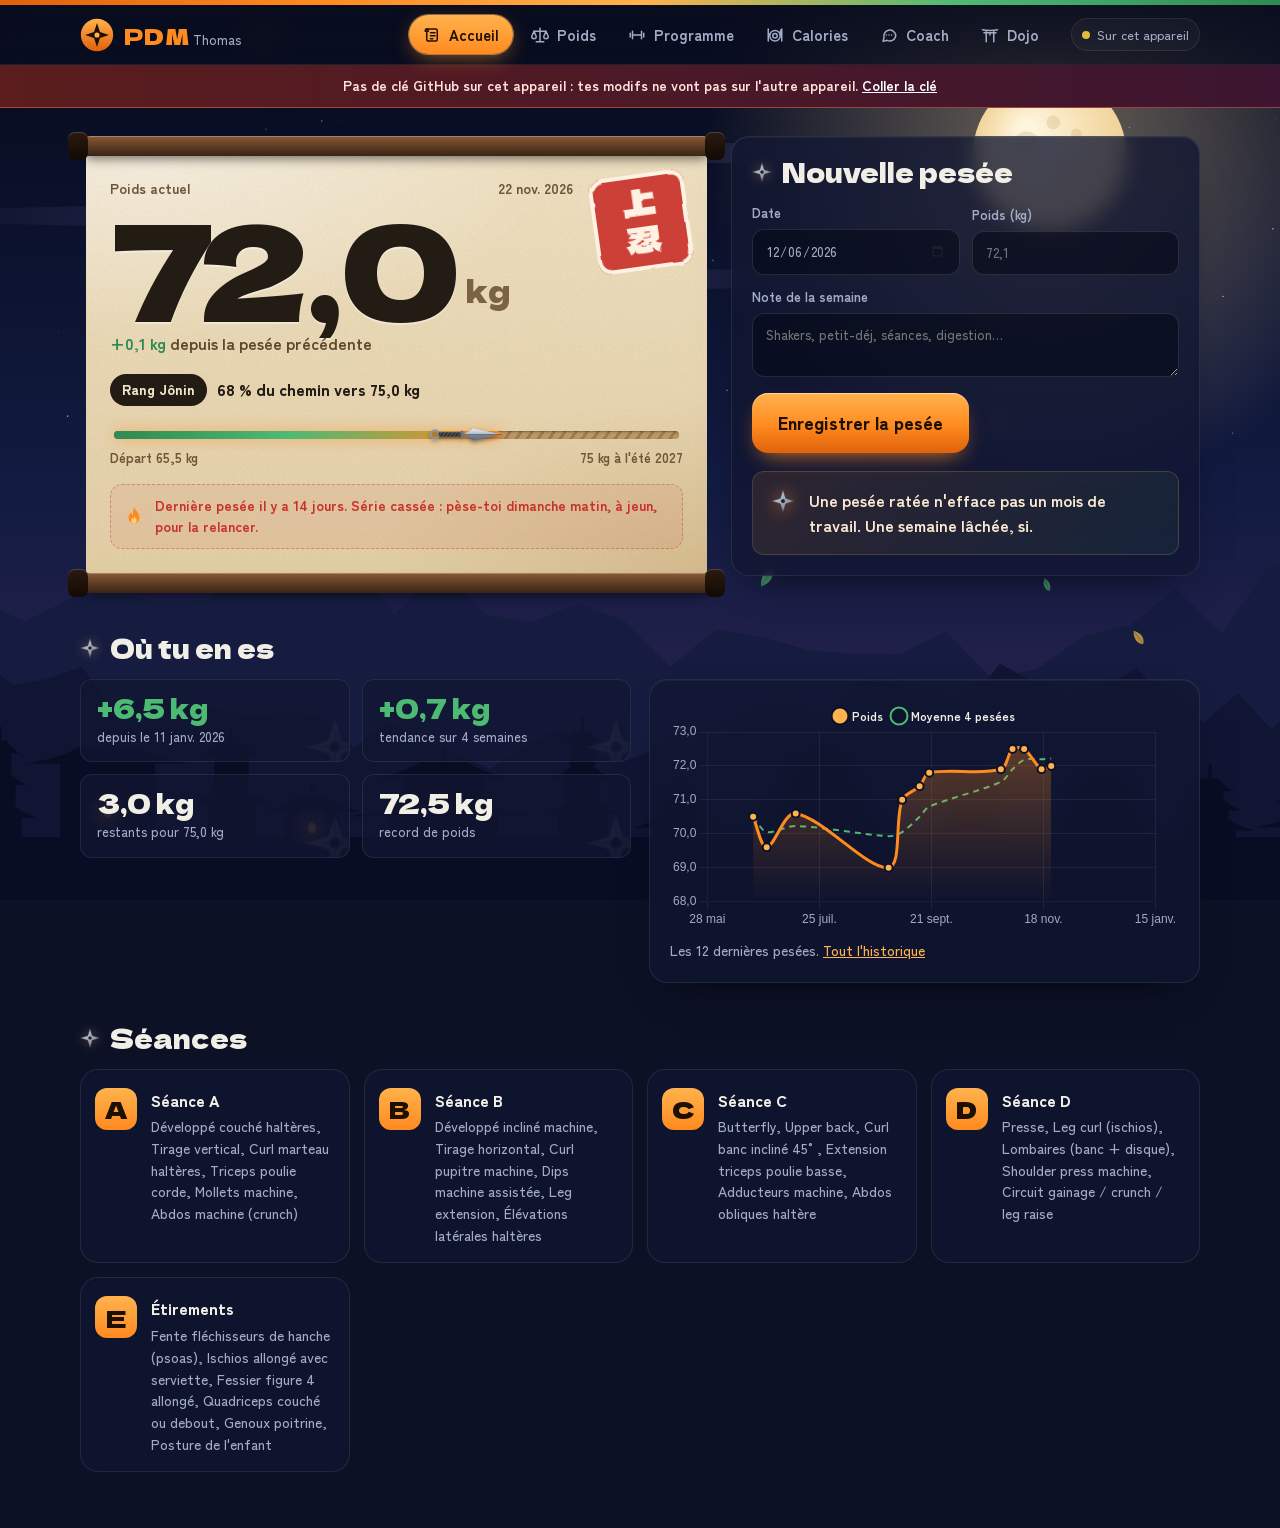
==== commit e8edb8e1: "v30: photos via Flash-Lite d'abord, pause 20 min des modèles muets Co-Authored-By: Claude Sonnet 5.5" ====
--- a/index.html
+++ b/index.html
@@ -13,7 +13,7 @@
 <link rel="manifest" href="manifest.json">
 <link rel="preload" href="assets/fonts/dela-gothic-one-latin-400-normal.woff2" as="font" type="font/woff2" crossorigin>
 <link rel="preload" href="assets/fonts/zen-kaku-gothic-new-latin-700-normal.woff2" as="font" type="font/woff2" crossorigin>
-<link rel="stylesheet" href="assets/style.css?v=29">
+<link rel="stylesheet" href="assets/style.css?v=30">
 </head>
 <body>
 <main>
@@ -65,9 +65,9 @@
 </main>
 
 <script src="assets/chart.umd.min.js"></script>
-<script src="assets/app.js?v=29"></script>
-<script src="assets/fx.js?v=29"></script>
-<script src="assets/charts.js?v=29"></script>
+<script src="assets/app.js?v=30"></script>
+<script src="assets/fx.js?v=30"></script>
+<script src="assets/charts.js?v=30"></script>
 <script>
 (async function(){
   const P = window.PDM, { $, esc, fmtKg, fmtDelta, fmtDate, todayISO, num, daysBetween } = P;
